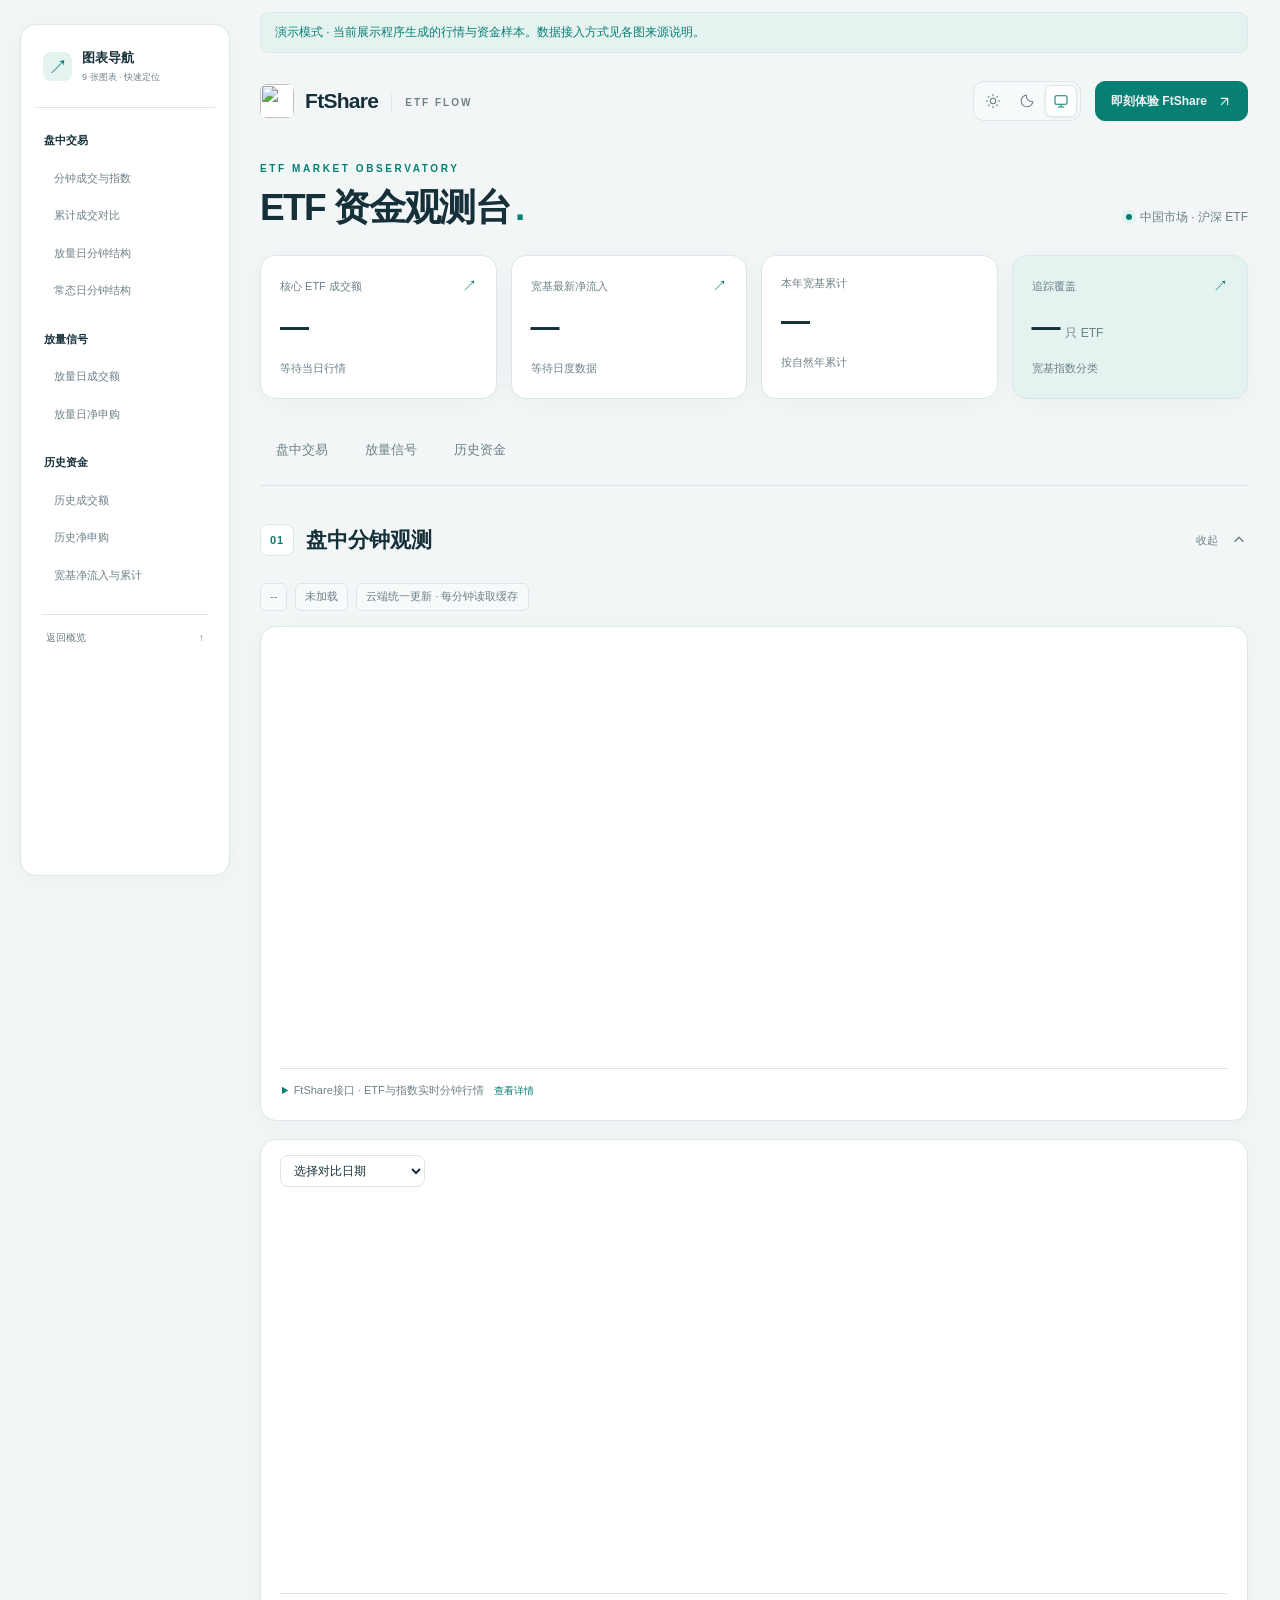
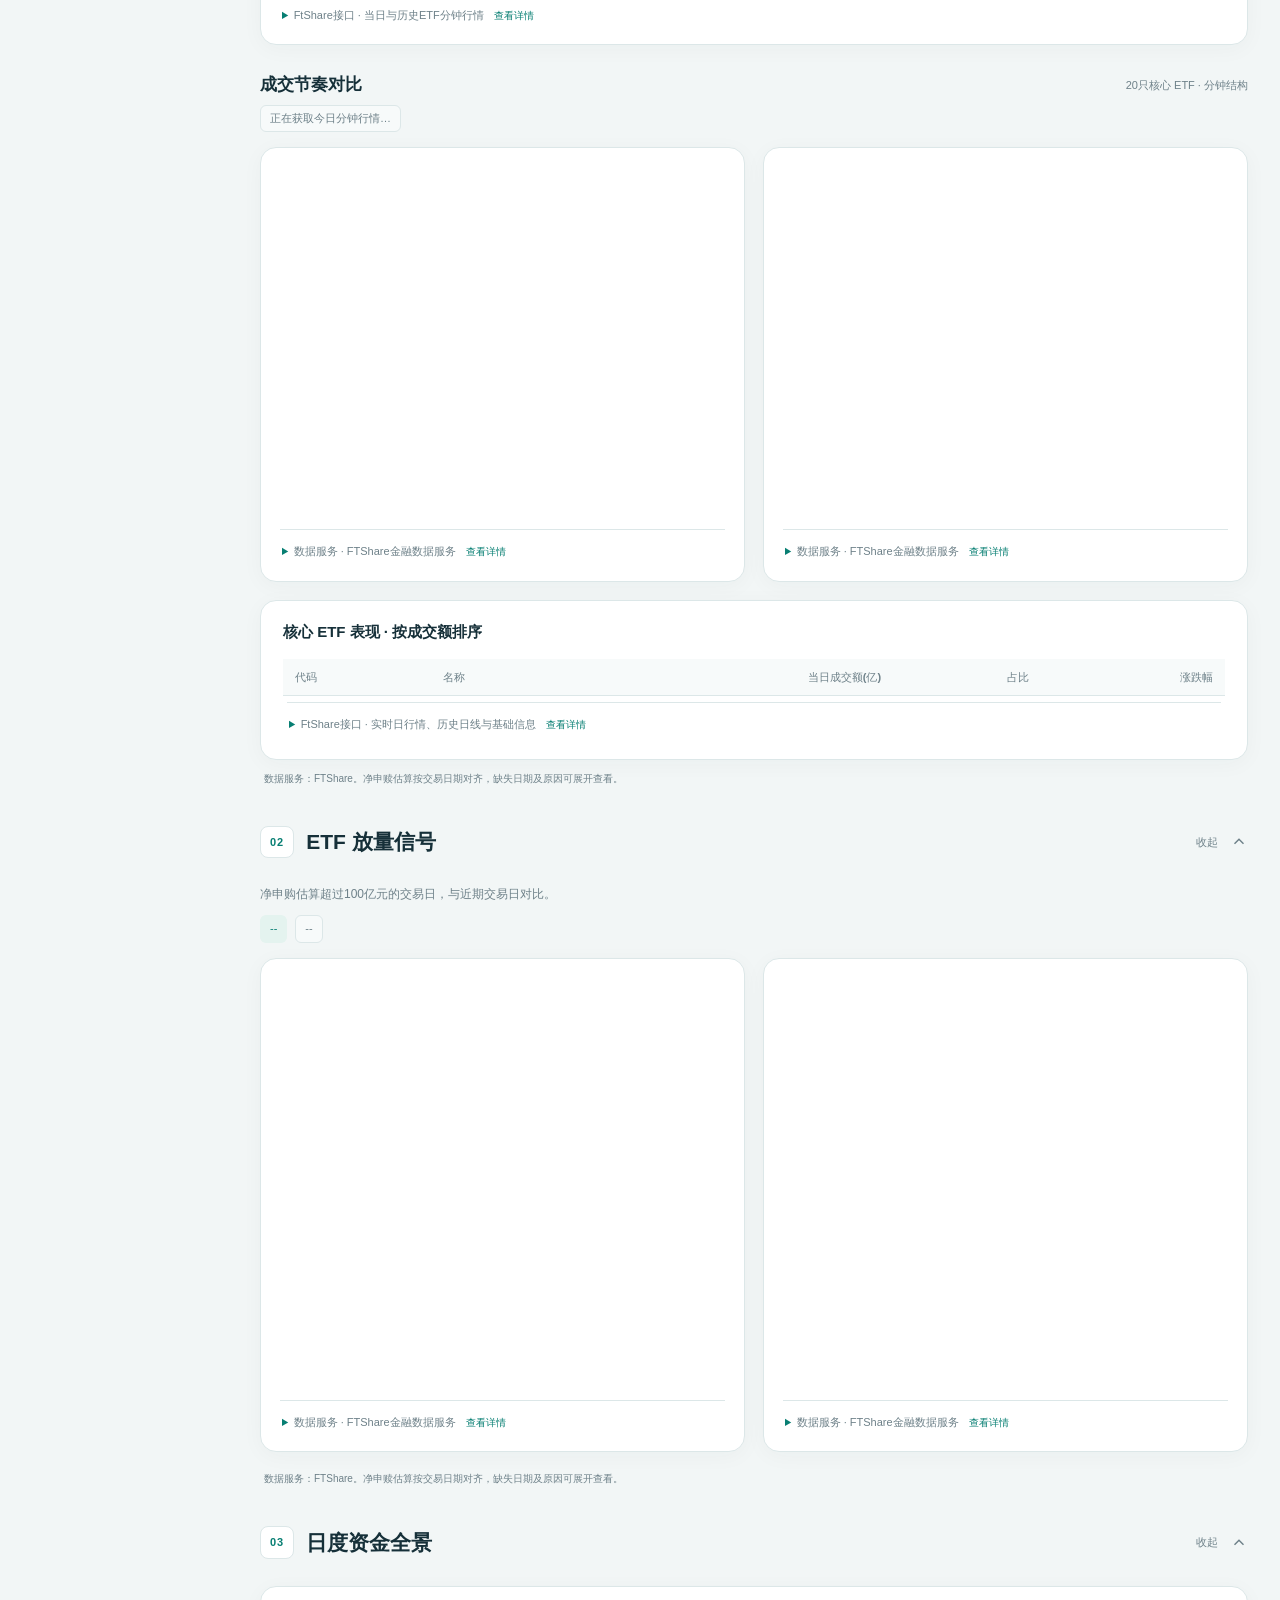
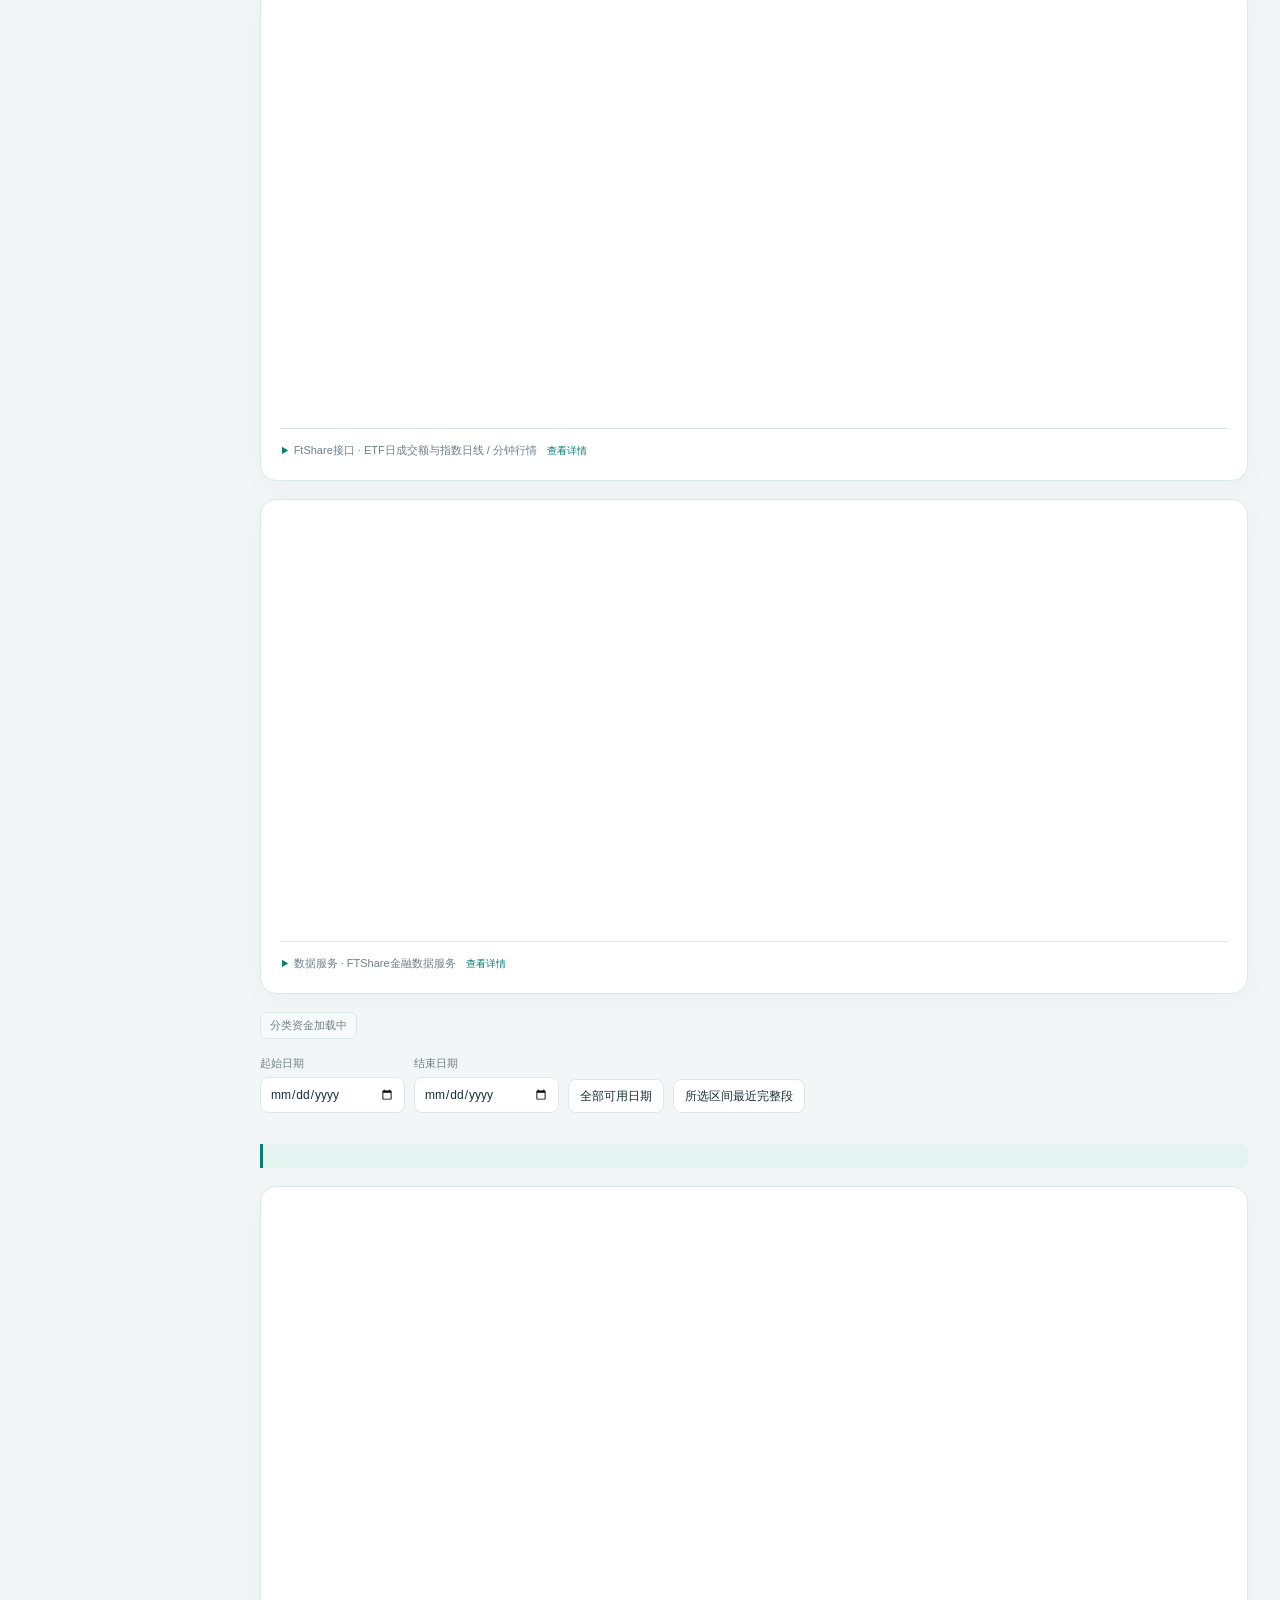
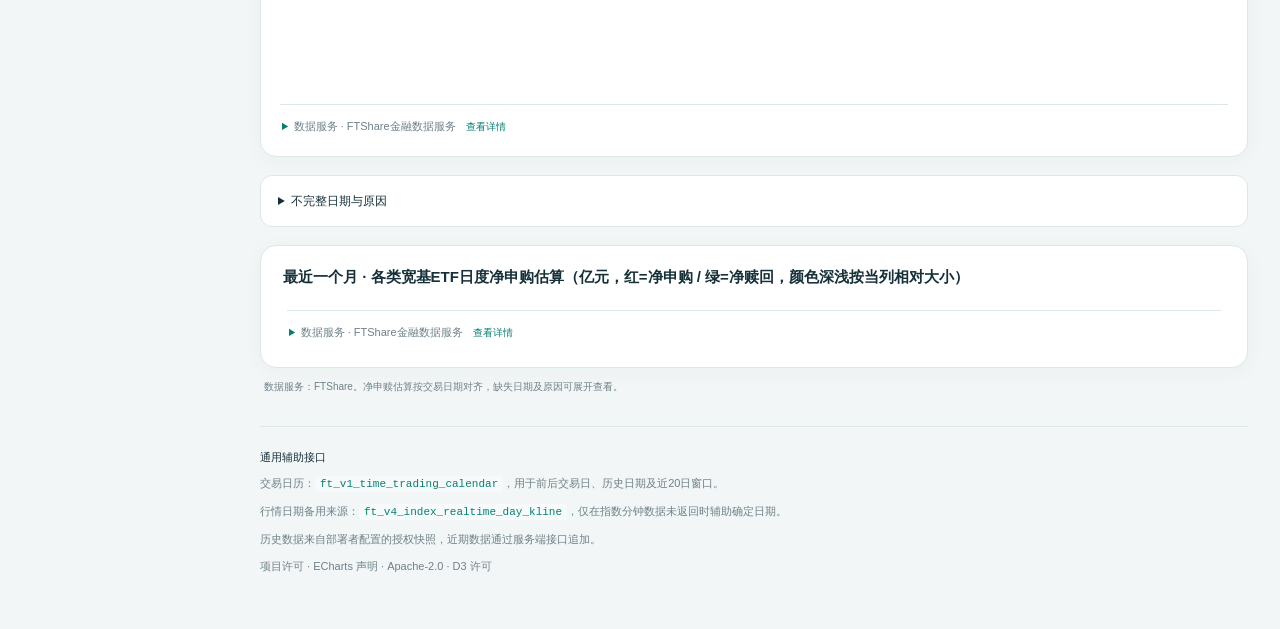
==== src/index.html @ 3e5fc422 "Release v0.1.0: FTShare ETF market observatory" ====
<!DOCTYPE html>
<html lang="zh-CN" data-data-mode="demo" data-radar="off">
<head>
<meta charset="UTF-8">
<meta name="viewport" content="width=device-width, initial-scale=1">
<title>FtShare · ETF资金观测台</title>

<meta name="theme-color" content="#f2f6f6">
<script>try{var m=localStorage.getItem('ftshare-theme')||'system';document.documentElement.dataset.themeMode=m;document.documentElement.dataset.theme=m==='dark'||m==='system'&&matchMedia('(prefers-color-scheme: dark)').matches?'dark':'light';}catch(e){document.documentElement.dataset.theme='light';}</script>
<link rel="stylesheet" href="style.css">
<script src="/echarts.min.js" defer></script>
<script src="/assets/presentation.js" type="module"></script>
<script src="/assets/dashboard.js" type="module"></script>
</head>
<body>
<div class="demo-notice" role="status">演示模式 · 当前展示程序生成的行情与资金样本。数据接入方式见各图来源说明。</div>
<button class="nav-backdrop" id="navBackdrop" aria-label="关闭图表导航" hidden></button>
<aside class="chart-sidebar" id="chartNavigation" aria-label="图表导航">
  <div class="sidebar-heading"><span class="sidebar-mark" aria-hidden="true">↗</span><div><strong>图表导航</strong><span>9 张图表 · 快速定位</span></div><button id="chartNavClose" class="sidebar-close" type="button" aria-label="关闭图表导航">×</button></div>
  <nav class="chart-directory" aria-label="图表目录">
    <div class="directory-group" data-radar-link hidden><a class="radar-directory" href="#radar">ETF异动雷达</a></div>
    <div class="directory-group"><a class="directory-section" href="#part1">盘中交易</a><a href="#chart">分钟成交与指数</a><a href="#chartCum">累计成交对比</a><a href="#chartTypCase">放量日分钟结构</a><a href="#chartTypNorm">常态日分钟结构</a></div>
    <div class="directory-group"><a class="directory-section" href="#part2">放量信号</a><a href="#chartAmt">放量日成交额</a><a href="#chartNf">放量日净申购</a></div>
    <div class="directory-group"><a class="directory-section" href="#part3">历史资金</a><a href="#chartDAmt">历史成交额</a><a href="#chartDNf">历史净申购</a><a href="#chartBroad">宽基净流入与累计</a></div>
  </nav>
  <a class="sidebar-top" href="#top">返回概览 <span>↑</span></a>
</aside>
<div class="wrap">
  <header class="top" id="top">
    <div class="top-line">
      <a class="brand" href="#top" aria-label="FtShare ETF资金观测台首页"><img class="brand-icon" src="/assets/ftai-mark.svg" alt="" aria-hidden="true" width="34" height="34"><span>FtShare<span class="brand-product">ETF FLOW</span></span></a>
      <div class="header-actions">
        <div class="theme-switch" role="group" aria-label="切换主题">
          <button type="button" data-theme-choice="light" aria-label="浅色主题" aria-pressed="false" title="浅色主题"><svg viewBox="0 0 24 24" fill="none" stroke="currentColor" stroke-width="1.6" stroke-linecap="round" aria-hidden="true"><circle cx="12" cy="12" r="4"/><path d="M12 2v2m0 16v2M2 12h2m16 0h2M4.9 4.9l1.4 1.4m11.4 11.4 1.4 1.4M4.9 19.1l1.4-1.4M17.7 6.3l1.4-1.4"/></svg></button>
          <button type="button" data-theme-choice="dark" aria-label="深色主题" aria-pressed="false" title="深色主题"><svg viewBox="0 0 24 24" fill="none" stroke="currentColor" stroke-width="1.6" stroke-linecap="round" stroke-linejoin="round" aria-hidden="true"><path d="M20.8 13A8.8 8.8 0 0 1 11 3.2 8.8 8.8 0 1 0 20.8 13Z"/></svg></button>
          <button type="button" data-theme-choice="system" aria-label="跟随系统主题" aria-pressed="true" title="跟随系统主题"><svg viewBox="0 0 24 24" fill="none" stroke="currentColor" stroke-width="1.6" stroke-linecap="round" stroke-linejoin="round" aria-hidden="true"><rect x="3" y="4" width="18" height="13" rx="2"/><path d="M8 21h8m-4-4v4"/></svg></button>
        </div>
        <a class="official-link" href="https://ftai.chat/ftshare" target="_blank" rel="noopener noreferrer">即刻体验 FtShare <svg viewBox="0 0 24 24" fill="none" stroke="currentColor" stroke-width="1.8" stroke-linecap="round" stroke-linejoin="round" aria-hidden="true"><path d="M7 17 17 7M7 7h10v10"/></svg></a>
      </div>
    </div>
    <div class="hero-heading"><div><p class="eyebrow">ETF MARKET OBSERVATORY</p><h1>ETF 资金观测台<span class="title-dot">.</span></h1></div><span class="market-label"><i></i>中国市场 · 沪深 ETF</span></div>
    <div class="overview" aria-label="市场概览">
      <a class="metric-card" href="#chart"><span class="metric-label">核心 ETF 成交额 <span>↗</span></span><strong id="overviewAmount">—</strong><span class="metric-foot" id="overviewAmountDate">等待当日行情</span></a>
      <a class="metric-card" href="#chartBroad"><span class="metric-label">宽基最新净流入 <span>↗</span></span><strong id="overviewFlow">—</strong><span class="metric-foot" id="overviewFlowDate">等待日度数据</span></a>
      <a class="metric-card" href="#chartBroad"><span class="metric-label" id="overviewYearLabel">本年宽基累计</span><strong id="overviewYear">—</strong><span class="metric-foot" id="overviewYearDate">按自然年累计</span></a>
      <a class="metric-card metric-coverage" href="#chartBroad"><span class="metric-label">追踪覆盖 <span>↗</span></span><strong><span id="overviewCoverage">—</span><small>只 ETF</small></strong><span class="metric-foot" id="overviewCoverageNote">宽基指数分类</span></a>
    </div>
    <p class="data-note" id="cloudUpdateStatus" hidden></p>
  </header>
  <nav class="section-nav" aria-label="看板导航">
    <div class="nav-sections"><a href="#radar" data-radar-link hidden>ETF异动雷达</a><a href="#part1">盘中交易</a><a href="#part2">放量信号</a><a href="#part3">历史资金</a></div>
    <button class="chart-nav-toggle" id="chartNavToggle" type="button" aria-controls="chartNavigation" aria-expanded="false"><svg viewBox="0 0 20 20" fill="none" stroke="currentColor" stroke-width="1.5" aria-hidden="true"><path d="M4 5h12M4 10h12M4 15h12"/></svg>图表导航</button>
  </nav>

  <section class="signal-section" id="radar" aria-label="ETF 异动雷达" hidden></section>
  <section class="part" id="part1">
    <h2 class="pt"><button class="section-toggle" type="button" aria-expanded="true" aria-controls="part1Content"><span class="section-number">01</span><span>盘中分钟观测</span><span class="collapse-label">收起</span><svg viewBox="0 0 20 20" fill="none" stroke="currentColor" stroke-width="1.6" aria-hidden="true"><path d="m5 12 5-5 5 5"/></svg></button></h2>
    <div class="section-content" id="part1Content">
    <div class="status">
      <span class="tag" id="tagDate">--</span>
      <span class="tag" id="tagUpdate">未加载</span>
      <span class="tag" id="tagCountdown" style="display:none"></span>
      <span class="tag">云端统一更新 · 每分钟读取缓存</span>
    </div>
    <section class="chart-wrap"><div id="chart"></div>
      <details class="chart-source" data-source-for="chart">
        <summary><span class="source-label">FtShare接口</span> · ETF与指数实时分钟行情<span class="source-action">查看详情</span></summary>
        <div class="source-content">
          <dl>
            <div class="source-item"><dt>柱状图：20只ETF每分钟成交额</dt><dd><code>ft_v4_stock_realtime_minute_kline</code> / <code>ft_v4_etf_realtime_minute_kline</code><span>ETF实时分钟行情 · turnover、ts_millis、symbol</span></dd></div>
            <div class="source-item"><dt>折线：上证综指分钟点位</dt><dd><code>ft_v4_index_realtime_minute_kline</code><span>上证综指实时分钟行情 · close、ts_millis；symbol=000001.SH</span></dd></div>
            <div class="source-item"><dt>虚线：上证综指上一交易日收盘点位</dt><dd><code>ft_v1_index_candlesticks</code><span>上证综指历史日线 · close；symbol=000001.SH；interval_unit=Day</span></dd></div>
          </dl>
          <p>ETF分钟成交额合计后由元换算为亿元。</p>
        </div>
      </details>
</section>
    <section class="chart-wrap">
      <div class="cum-pick"><select id="cumDate"><option value="">选择对比日期</option></select></div>
      <div class="chart" id="chartCum"></div>
      <details class="chart-source" data-source-for="chartCum">
        <summary><span class="source-label">FtShare接口</span> · 当日与历史ETF分钟行情<span class="source-action">查看详情</span></summary>
        <div class="source-content">
          <dl>
            <div class="source-item"><dt>当日累计曲线</dt><dd><code>ft_v4_stock_realtime_minute_kline</code> / <code>ft_v4_etf_realtime_minute_kline</code><span>ETF实时分钟行情 · turnover、ts_millis、symbol</span></dd></div>
            <div class="source-item"><dt>所选历史日及近20个完整交易日的累计曲线</dt><dd><code>ft_v2_etf_minutes_batch</code><span>ETF历史分钟行情 · turnover、ts_millis；interval_value=1</span></dd></div>
          </dl>
          <p>分钟成交额按时间累加；历史均值使用最近20个交易日中数据完整的日期。</p>
        </div>
      </details>

    </section>
<div class="subsection-heading"><h3>成交节奏对比</h3><span>20只核心 ETF · 分钟结构</span></div>
    <div class="status"><span class="tag" id="tagCaseLive">正在获取今日分钟行情…</span></div>
    <div class="comparison-grid">
    <section class="chart-wrap"><div class="chart" id="chartTypCase"></div>
      <details class="chart-source" data-source-for="chartTypCase">
        <summary><span class="source-label">数据服务</span> · FTShare金融数据服务<span class="source-action">查看详情</span></summary>
        <div class="source-content"><dl>
          <div class="source-item"><dt>紫线：今日20只ETF每分钟成交额合计</dt><dd><code>ft_v4_stock_realtime_minute_kline</code> / <code>ft_v4_etf_realtime_minute_kline</code><span>ETF实时分钟行情 · turnover、ts_millis、symbol；与顶部分钟行情共用请求</span></dd></div>
          <div class="source-item"><dt>放量日与常态日的分钟成交额样本</dt><dd><code>ft_v2_etf_minutes_batch</code><span>ETF历史分钟行情 · turnover、ts_millis；interval_value=1</span></dd></div>
          <div class="source-item"><dt>确定每日净申购估算所需份额</dt><dd><code>ft_v2_etf_share</code><span>ETF每日份额 · fund_share、trade_date；stati_perd=日</span></dd></div>
          <div class="source-item"><dt>确定每日净申购估算所需净值</dt><dd><code>ft_v2_etf_net_value</code><span>ETF原始单位净值 · unit_nav、nav_date</span></dd></div>

        </dl><p>红色柱形为历史放量日分钟成交额均值；紫线为今日20只ETF分钟成交额，使用左轴亿元/分钟，随盘中行情每60秒刷新。橙线为放量日与常态日均值之差逐分钟累计，单位亿元，对应右轴。历史均值仅使用今日之前的完整分钟与资金样本；放量日按净申购估算超过100亿元筛选，沿用案例日期排除规则。 份额与净值按交易日期对齐，净申赎金额按统一口径估算。</p></div>
      </details>
</section>
    <section class="chart-wrap"><div class="chart" id="chartTypNorm"></div>
      <details class="chart-source" data-source-for="chartTypNorm">
        <summary><span class="source-label">数据服务</span> · FTShare金融数据服务<span class="source-action">查看详情</span></summary>
        <div class="source-content"><dl>
          <div class="source-item"><dt>紫线：今日20只ETF每分钟成交额合计</dt><dd><code>ft_v4_stock_realtime_minute_kline</code> / <code>ft_v4_etf_realtime_minute_kline</code><span>ETF实时分钟行情 · turnover、ts_millis、symbol；与顶部分钟行情共用请求</span></dd></div>
          <div class="source-item"><dt>常态日与放量日的分钟成交额样本</dt><dd><code>ft_v2_etf_minutes_batch</code><span>ETF历史分钟行情 · turnover、ts_millis；interval_value=1</span></dd></div>
          <div class="source-item"><dt>确定每日净申购估算所需份额</dt><dd><code>ft_v2_etf_share</code><span>ETF每日份额 · fund_share、trade_date；stati_perd=日</span></dd></div>
          <div class="source-item"><dt>确定每日净申购估算所需净值</dt><dd><code>ft_v2_etf_net_value</code><span>ETF原始单位净值 · unit_nav、nav_date</span></dd></div>

        </dl><p>蓝色柱形为历史常态日分钟成交额均值；紫线为今日20只ETF分钟成交额，两者均使用左轴亿元/分钟。常态日使用今日之前净申购估算不超过100亿元的完整样本；今日未发生或数据不完整的分钟留空，跨日未取得当日行情时不把旧数据标作今日。 份额与净值按交易日期对齐，净申赎金额按统一口径估算。</p></div>
      </details>
</section>
    </div>
    <div class="sub data-note" id="caseRange"></div>
    <section class="table-wrap">
      <h2>核心 ETF 表现 · 按成交额排序</h2>
      <div class="tscroll">
        <table>
          <thead><tr>
            <th>代码</th><th>名称</th><th class="num">当日成交额(亿)</th><th class="num">占比</th><th class="num">涨跌幅</th>
          </tr></thead>
          <tbody id="etfTable"></tbody>
        </table>
      </div>
      <details class="chart-source" data-source-for="etfTable">
        <summary><span class="source-label">FtShare接口</span> · 实时日行情、历史日线与基础信息<span class="source-action">查看详情</span></summary>
        <div class="source-content">
          <dl>
            <div class="source-item"><dt>当日成交额与最新价格</dt><dd><code>ft_v4_stock_realtime_day_kline</code> / <code>ft_v4_etf_realtime_day_kline</code><span>ETF当日行情 · close、turnover、symbol</span></dd></div>
            <div class="source-item"><dt>上一交易日收盘价，用于计算涨跌幅</dt><dd><code>ft_v2_etf_candlesticks_batch</code><span>ETF历史日成交额 / 前收盘 · turnover、close；interval_unit=Day</span></dd></div>
            <div class="source-item"><dt>基金代码与名称</dt><dd><code>ft_v2_etf_description_all</code><span>ETF名称与跟踪指数 · symbol、name、tracking_index_id、tracking_index_symbol、inception_date；分类名单使用已采集的版本快照</span></dd></div>
          </dl>
          <p>成交额占比由各基金成交额占篮子总额计算。</p>
        </div>
      </details>

    </section>
    <footer>
      数据服务：FTShare。净申赎估算按交易日期对齐，缺失日期及原因可展开查看。
    </footer>
    </div>
  </section>

  <section class="part" id="part2">
    <h2 class="pt"><button class="section-toggle" type="button" aria-expanded="true" aria-controls="part2Content"><span class="section-number">02</span><span>ETF 放量信号</span><span class="collapse-label">收起</span><svg viewBox="0 0 20 20" fill="none" stroke="currentColor" stroke-width="1.6" aria-hidden="true"><path d="m5 12 5-5 5 5"/></svg></button></h2>
    <div class="section-content" id="part2Content">
    <div class="sub">净申购估算超过100亿元的交易日，与近期交易日对比。</div>
    <div class="status">
      <span class="tag live" id="tagAmt">--</span>
      <span class="tag" id="tagNf">--</span>
    </div>
    <div class="comparison-grid">
    <section class="chart-wrap"><div class="chart" id="chartAmt"></div>
      <details class="chart-source" data-source-for="chartAmt">
        <summary><span class="source-label">数据服务</span> · FTShare金融数据服务<span class="source-action">查看详情</span></summary>
        <div class="source-content"><dl>
          <div class="source-item"><dt>历史交易日的ETF成交额</dt><dd><code>ft_v2_etf_candlesticks_batch</code><span>ETF历史日成交额 / 前收盘 · turnover、close；interval_unit=Day</span></dd></div>
          <div class="source-item"><dt>当日ETF成交额</dt><dd><code>ft_v4_stock_realtime_day_kline</code> / <code>ft_v4_etf_realtime_day_kline</code><span>ETF当日行情 · close、turnover、symbol</span></dd></div>
          <div class="source-item"><dt>筛选净申购估算超过100亿元的日期</dt><dd><code>ft_v2_etf_share</code><span>ETF每日份额 · fund_share、trade_date；stati_perd=日</span></dd></div>
          <div class="source-item"><dt>与份额共同确定日期筛选依据</dt><dd><code>ft_v2_etf_net_value</code><span>ETF原始单位净值 · unit_nav、nav_date</span></dd></div>

        </dl><p>柱高为成交额；份额和净值只用于筛选放量日期，沿用本看板的案例日期排除规则。 份额与净值按交易日期对齐，净申赎金额按统一口径估算。</p></div>
      </details>
</section>
    <section class="chart-wrap"><div class="chart" id="chartNf"></div>
      <details class="chart-source" data-source-for="chartNf">
        <summary><span class="source-label">数据服务</span> · FTShare金融数据服务<span class="source-action">查看详情</span></summary>
        <div class="source-content"><dl>
          <div class="source-item"><dt>每日份额变化</dt><dd><code>ft_v2_etf_share</code><span>ETF每日份额 · fund_share、trade_date；stati_perd=日</span></dd></div>
          <div class="source-item"><dt>资金归属日单位净值</dt><dd><code>ft_v2_etf_net_value</code><span>ETF原始单位净值 · unit_nav、nav_date</span></dd></div>

        </dl><p>净申购金额按对齐交易日期后的份额变化与原始单位净值估算。历史份额补充保留原始统计日期，并与FtShare记录日期对齐。</p></div>
      </details>
</section>
    </div>
    <footer>
      数据服务：FTShare。净申赎估算按交易日期对齐，缺失日期及原因可展开查看。
    </footer>
    </div>
  </section>

  <section class="part" id="part3">
    <h2 class="pt"><button class="section-toggle" type="button" aria-expanded="true" aria-controls="part3Content"><span class="section-number">03</span><span>日度资金全景</span><span class="collapse-label">收起</span><svg viewBox="0 0 20 20" fill="none" stroke="currentColor" stroke-width="1.6" aria-hidden="true"><path d="m5 12 5-5 5 5"/></svg></button></h2>
    <div class="section-content" id="part3Content">
    <div class="sub data-note" id="dailyRange"></div>
    <section class="chart-wrap"><div class="chart" id="chartDAmt"></div>
      <details class="chart-source" data-source-for="chartDAmt">
        <summary><span class="source-label">FtShare接口</span> · ETF日成交额与指数日线 / 分钟行情<span class="source-action">查看详情</span></summary>
        <div class="source-content">
          <dl>
            <div class="source-item"><dt>历史ETF日成交额</dt><dd><code>ft_v2_etf_candlesticks_batch</code><span>ETF历史日成交额 / 前收盘 · turnover、close；interval_unit=Day</span></dd></div>
            <div class="source-item"><dt>当日ETF成交额</dt><dd><code>ft_v4_stock_realtime_day_kline</code> / <code>ft_v4_etf_realtime_day_kline</code><span>ETF当日行情 · close、turnover、symbol</span></dd></div>
            <div class="source-item"><dt>历史上证综指收盘点位</dt><dd><code>ft_v1_index_candlesticks</code><span>上证综指历史日线 · close；symbol=000001.SH；interval_unit=Day</span></dd></div>
            <div class="source-item"><dt>当日上证综指最新点位</dt><dd><code>ft_v4_index_realtime_minute_kline</code><span>上证综指实时分钟行情 · close、ts_millis；symbol=000001.SH</span></dd></div>
          </dl>
          <p>ETF成交额按20只篮子求和并换算为亿元，当日值由实时接口追加。</p>
        </div>
      </details>
</section>
    <section class="chart-wrap"><div class="chart" id="chartDNf"></div>
      <details class="chart-source" data-source-for="chartDNf">
        <summary><span class="source-label">数据服务</span> · FTShare金融数据服务<span class="source-action">查看详情</span></summary>
        <div class="source-content"><dl>
          <div class="source-item"><dt>20只ETF的每日份额</dt><dd><code>ft_v2_etf_share</code><span>ETF每日份额 · fund_share、trade_date；stati_perd=日</span></dd></div>
          <div class="source-item"><dt>20只ETF的原始单位净值</dt><dd><code>ft_v2_etf_net_value</code><span>ETF原始单位净值 · unit_nav、nav_date</span></dd></div>
          <div class="source-item"><dt>对应资金日期的上证综指收盘点位</dt><dd><code>ft_v1_index_candlesticks</code><span>上证综指历史日线 · close；symbol=000001.SH；interval_unit=Day</span></dd></div>

        </dl><p>按沪深分别对齐的份额变化乘资金归属日净值，汇总为篮子净申购估算。 份额与净值按交易日期对齐，净申赎金额按统一口径估算。</p></div>
      </details>
</section>
    <div class="sub data-note" id="universeText"></div>
    <div class="status"><span class="tag" id="tagBroad">分类资金加载中</span></div>
    <div class="broad-controls" aria-label="宽基资金统计区间">
      <label>起始日期 <input id="broadStart" type="date"></label>
      <label>结束日期 <input id="broadEnd" type="date"></label>
      <span id="broadYears" class="broad-years" aria-label="按年度选择"></span>
      <button id="broadAll" type="button">全部可用日期</button>
      <button id="broadRecent" type="button">所选区间最近完整段</button>
    </div>
    <div class="coverage-grid" id="broadCoverage" aria-live="polite"></div>
    <p class="coverage-note" id="broadCumulativeNote" aria-live="polite"></p>
    <section class="chart-wrap"><div class="chart" id="chartBroad"></div>
      <p class="data-note" id="broadIndexNote"></p>
      <details class="chart-source" data-source-for="chartBroad">
        <summary><span class="source-label">数据服务</span> · FTShare金融数据服务<span class="source-action">查看详情</span></summary>
        <div class="source-content"><dl>
          <div class="source-item"><dt>折线：上证指数日收盘点位（独立右轴，点）</dt><dd><code>ft_v1_index_candlesticks</code><span>symbol=000001.SH；interval_unit=Day；close、ts_millis；按交易日期对齐</span></dd></div>
          <div class="source-item"><dt>宽基成员的每日份额</dt><dd><code>ft_v2_etf_share</code><span>ETF每日份额 · fund_share、trade_date；stati_perd=日</span></dd></div>
          <div class="source-item"><dt>宽基成员的原始单位净值</dt><dd><code>ft_v2_etf_net_value</code><span>ETF原始单位净值 · unit_nav、nav_date、adjustment_factor</span></dd></div>
          <div class="source-item"><dt>按当前版本跟踪指数名单划分12类</dt><dd><code>ft_v2_etf_description_all</code><span>ETF名称与跟踪指数 · symbol、name、tracking_index_id、tracking_index_symbol、inception_date；分类名单使用已采集的版本快照</span></dd></div>
          <div class="source-item"><dt>确定成员从哪一天纳入统计</dt><dd><code>ft_v1_fund_fund_list</code><span>基金上市日期 · listed_date；按基金代码查询，随成员版本保存</span></dd></div>
          <div class="source-item"><dt>11只上市首日的上市前份额基准</dt><dd><code>ft_v1_fund_fund_share</code><span>基金全部周期份额 · fund_share、statistics_period=截止时点、trade_date；不将快照当成日度序列</span></dd></div>
          <div class="source-item"><dt>确认申购、赎回业务起始日</dt><dd><code>ft_v2_announcements_etf_announcements</code><span>ETF历史公告 · 上市前募集份额仅在公告确认上市前未开放日常申赎时作首日基准</span></dd></div>
          <div class="source-item"><dt>核对申赎开放日公告正文</dt><dd><code>ft_v2_announcements_etf_announcement_download</code><span>ETF公告原文下载 · 11份公告原文，验证结果随数据版本保存</span></dd></div>
          <div class="source-item"><dt>交叉核实4个份额折算事件</dt><dd><code>ft_v1_etf_adjust_factor</code><span>ETF复权因子 · adj_factor、ex_adj_factor；计算采用归属日NAV的adjustment_factor，分红不按折算处理</span></dd></div>
          <div class="source-item"><dt>补159821、515190的2026-10-29单位净值</dt><dd><code>ft_v2_etf_pre_single</code><span>ETF盘前数据 · 次一交易日2026-10-30的nav；经PCF PreTradingDay核实归属日期</span></dd></div>
          <div class="source-item"><dt>查找次一交易日的原始PCF文件</dt><dd><code>ft_v2_etf_pcf_etf_pcfs</code><span>ETF申赎清单文件列表 · date=20261030</span></dd></div>
          <div class="source-item"><dt>交叉核实补充净值与归属日期</dt><dd><code>ft_v1_etf_pcf_etf_pcf_download</code><span>ETF原始PCF下载 · PreTradingDay=20261029；NAV=0.9516 / 1.3627</span></dd></div>

          <div class="source-item"><dt>20个历史份额合并、折算及拆分事件</dt><dd><code>ft_v1_etf_adjust_factor</code><span>按公告精确比例校正份额，使用FtShare净值因子交叉核对；不把分红计入份额折算</span></dd></div>
          <div class="source-item"><dt>补159571的2025-09-11单位净值</dt><dd><code>ft_v2_etf_pre_single</code> / <code>ft_v1_etf_pcf_etf_pcf_download</code><span>次日2025-09-12申赎清单：PreTradingDay=20250911、NAV=1.4599</span></dd></div>
        </dl><p>日度净流入由每日份额变化与原始净值计算，累计自所选区间首个交易日起计算。数据服务：FTShare。当前成员按配置分类回溯，上市基准与份额折算按核实记录校正。</p></div>
      </details>
</section>
    <details class="gap-report" id="broadGapReport">
      <summary id="broadGapSummary">不完整日期与原因</summary>
      <p>上市前不纳入；上市首日基准不足、异常变动及净值缺失分别列出。</p>
      <div class="tscroll"><table id="broadGapTable"></table></div>
    </details>
    <section class="table-wrap">
      <h2 id="broadTableTitle">最近一个月 · 各类宽基ETF日度净申购估算（亿元，红=净申购 / 绿=净赎回，颜色深浅按当列相对大小）</h2>
      <div class="tscroll"><table id="broadTable"></table></div>
      <details class="chart-source" data-source-for="broadTable">
        <summary><span class="source-label">数据服务</span> · FTShare金融数据服务<span class="source-action">查看详情</span></summary>
        <div class="source-content"><dl>
          <div class="source-item"><dt>宽基成员的每日份额</dt><dd><code>ft_v2_etf_share</code><span>ETF每日份额 · fund_share、trade_date；stati_perd=日</span></dd></div>
          <div class="source-item"><dt>宽基成员的原始单位净值</dt><dd><code>ft_v2_etf_net_value</code><span>ETF原始单位净值 · unit_nav、nav_date、adjustment_factor</span></dd></div>
          <div class="source-item"><dt>与宽基分类图使用同一版本成员名单</dt><dd><code>ft_v2_etf_description_all</code><span>ETF名称与跟踪指数 · symbol、name、tracking_index_id、tracking_index_symbol、inception_date；分类名单使用已采集的版本快照</span></dd></div>
          <div class="source-item"><dt>确定成员从哪一天纳入统计</dt><dd><code>ft_v1_fund_fund_list</code><span>基金上市日期 · listed_date；按基金代码查询，随成员版本保存</span></dd></div>
          <div class="source-item"><dt>11只上市首日的上市前份额基准</dt><dd><code>ft_v1_fund_fund_share</code><span>基金全部周期份额 · fund_share、statistics_period=截止时点、trade_date；不将快照当成日度序列</span></dd></div>
          <div class="source-item"><dt>确认申购、赎回业务起始日</dt><dd><code>ft_v2_announcements_etf_announcements</code><span>ETF历史公告 · 上市前募集份额仅在公告确认上市前未开放日常申赎时作首日基准</span></dd></div>
          <div class="source-item"><dt>核对申赎开放日公告正文</dt><dd><code>ft_v2_announcements_etf_announcement_download</code><span>ETF公告原文下载 · 11份公告原文，验证结果随数据版本保存</span></dd></div>
          <div class="source-item"><dt>交叉核实4个份额折算事件</dt><dd><code>ft_v1_etf_adjust_factor</code><span>ETF复权因子 · adj_factor、ex_adj_factor；计算采用归属日NAV的adjustment_factor，分红不按折算处理</span></dd></div>
          <div class="source-item"><dt>补159821、515190的2026-10-29单位净值</dt><dd><code>ft_v2_etf_pre_single</code><span>ETF盘前数据 · 次一交易日2026-10-30的nav；经PCF PreTradingDay核实归属日期</span></dd></div>
          <div class="source-item"><dt>查找次一交易日的原始PCF文件</dt><dd><code>ft_v2_etf_pcf_etf_pcfs</code><span>ETF申赎清单文件列表 · date=20261030</span></dd></div>
          <div class="source-item"><dt>交叉核实补充净值与归属日期</dt><dd><code>ft_v1_etf_pcf_etf_pcf_download</code><span>ETF原始PCF下载 · PreTradingDay=20261029；NAV=0.9516 / 1.3627</span></dd></div>

        </dl><p>分类表与宽基图使用相同的份额、折算和净值补充规则；展示所选区间最近22个交易日。 份额与净值按交易日期对齐，净申赎金额按统一口径估算。</p></div>
      </details>

    </section>
    <footer>
      数据服务：FTShare。净申赎估算按交易日期对齐，缺失日期及原因可展开查看。
    </footer>
    </div>
  </section>
  <aside class="source-support">
    <strong>通用辅助接口</strong>
    <p>交易日历：<code>ft_v1_time_trading_calendar</code>，用于前后交易日、历史日期及近20日窗口。</p>
    <p>行情日期备用来源：<code>ft_v4_index_realtime_day_kline</code>，仅在指数分钟数据未返回时辅助确定日期。</p>
    <p id="sourcePolicy">历史数据来自部署者配置的授权快照，近期数据通过服务端接口追加。</p>
    <p><a href="/licenses/MIT.txt">项目许可</a> · <a href="/licenses/echarts-NOTICE.txt">ECharts 声明</a> · <a href="/licenses/echarts-LICENSE.txt">Apache-2.0</a> · <a href="/licenses/d3-LICENSE.txt">D3 许可</a></p>
  </aside>
</div>
</body>
</html>
---- src/style.css ----
:root{color-scheme:light;--bg:#f2f6f6;--surface:#fff;--surface-2:#f7fafa;--text:#163039;--muted:#6e8189;--line:#dce7e8;--accent:#087f73;--accent-soft:#e4f3ef;--positive:#ce4657;--negative:#138b70;--shadow:0 4px 22px rgba(25,59,65,.035);--nav:rgba(242,246,246,.94)}
:root[data-theme=dark]{color-scheme:dark;--bg:#09171f;--surface:#10242e;--surface-2:#142c36;--text:#dfedf0;--muted:#91a8b2;--line:#28414b;--accent:#59d8bd;--accent-soft:#173e3c;--positive:#ff8a97;--negative:#4ad6b0;--shadow:0 4px 24px rgba(0,0,0,.12);--nav:rgba(9,23,31,.94)}
*{box-sizing:border-box;margin:0;padding:0}html{scroll-behavior:smooth;scroll-padding-top:100px}body{font-family:Inter,-apple-system,BlinkMacSystemFont,"PingFang SC","Microsoft YaHei","Segoe UI",sans-serif;background:var(--bg);color:var(--text);padding:0 clamp(16px,3.5vw,56px) 40px;line-height:1.5;-webkit-font-smoothing:antialiased}button,input,select{font:inherit}button,a,input,select,summary{-webkit-tap-highlight-color:transparent}a{color:inherit;text-decoration:none}button,select,summary{cursor:pointer}:focus-visible{outline:2px solid var(--accent);outline-offset:4px}button,input,select{color:var(--text)}[hidden]{display:none!important}.wrap{max-width:1440px;margin:auto}.top{padding:28px 0 0}.top-line{display:flex;align-items:center;justify-content:space-between;gap:20px}.brand{display:flex;align-items:center;gap:11px;font-size:21px;font-weight:760;letter-spacing:-.7px}.brand-product{display:inline-block;margin-left:13px;padding-left:13px;border-left:1px solid var(--line);font-size:10px;line-height:18px;letter-spacing:2px;font-weight:600;color:var(--muted);vertical-align:middle}.brand-icon{display:block;width:34px;height:34px;flex-shrink:0;border-radius:7px;background:#fff;object-fit:contain}.hero-heading{display:flex;align-items:end;justify-content:space-between;gap:24px;margin:40px 0 24px}.eyebrow{font-size:10px;letter-spacing:2.6px;font-weight:650;color:var(--accent);margin-bottom:10px}.hero-heading h1{font-size:clamp(28px,3.6vw,44px);font-weight:650;line-height:1.2;letter-spacing:-1.7px}.title-dot{color:var(--accent);margin-left:5px}.market-label{display:flex;align-items:center;gap:8px;color:var(--muted);font-size:12px;padding-bottom:5px;white-space:nowrap}.market-label i{width:6px;height:6px;background:var(--accent);border-radius:50%;box-shadow:0 0 0 4px var(--accent-soft)}
.overview{display:grid;grid-template-columns:repeat(4,minmax(0,1fr));gap:14px}.metric-card{background:var(--surface);border:1px solid var(--line);padding:20px 22px;border-radius:15px;box-shadow:var(--shadow);transition:border-color .18s,transform .18s;min-width:0}.metric-card:hover{border-color:var(--accent);transform:translateY(-2px)}.metric-label{display:flex;justify-content:space-between;align-items:center;gap:8px;color:var(--muted);font-size:12px;font-weight:500}.metric-label>span{color:var(--accent);font-size:15px}.metric-card strong{display:block;font-size:clamp(25px,2.7vw,36px);font-weight:620;letter-spacing:-1.1px;line-height:1.25;margin:12px 0 10px;font-variant-numeric:tabular-nums;white-space:nowrap}.metric-card small{font-size:12px;font-weight:400;letter-spacing:0;margin-left:6px;color:var(--muted)}.metric-card strong.positive{color:var(--positive)}.metric-card strong.negative{color:var(--negative)}.metric-foot{font-size:11px;color:var(--muted)}.metric-coverage{background:var(--accent-soft)}
.section-nav{position:sticky;top:0;z-index:20;display:flex;justify-content:space-between;align-items:center;gap:12px;padding:16px 0;margin-top:16px;background:var(--nav);backdrop-filter:blur(18px);border-bottom:1px solid var(--line)}.nav-sections{display:flex;gap:5px}.nav-sections>a{display:flex;gap:8px;align-items:center;border-radius:9px;padding:9px 16px;font-size:13px;font-weight:550;color:var(--muted);white-space:nowrap}.nav-sections>a span{font-size:10px;font-weight:600;opacity:.6;font-variant-numeric:tabular-nums}.nav-sections>a:hover,.nav-sections>a.active{background:var(--accent-soft);color:var(--accent)}.chart-jump{position:relative;font-size:12px;flex-shrink:0}.chart-jump>summary{list-style:none;display:flex;align-items:center;gap:12px;border:1px solid var(--line);border-radius:9px;padding:8px 13px;background:var(--surface)}.chart-jump>summary::-webkit-details-marker{display:none}.chart-jump-panel{position:absolute;right:0;top:calc(100% + 10px);width:275px;border:1px solid var(--line);border-radius:14px;padding:12px;background:var(--surface);box-shadow:0 14px 40px rgba(0,0,0,.14);display:grid;gap:2px}.jump-label{color:var(--muted);font-size:10px;letter-spacing:1px;padding:4px 9px 9px}.chart-jump-panel>a{border-radius:7px;padding:8px 10px}.chart-jump-panel>a:hover{color:var(--accent);background:var(--accent-soft)}
.part{margin-top:30px;scroll-margin-top:95px}.pt{font-size:21px;font-weight:600;margin-bottom:15px}.section-toggle{border:0;background:none;display:flex;align-items:center;gap:12px;width:100%;padding:8px 0 12px;text-align:left;font:inherit;color:var(--text);border-radius:0}.section-toggle:hover{background:none}.section-number{font-size:11px;letter-spacing:1px;font-weight:550;border:1px solid var(--line);border-radius:8px;padding:7px 9px;color:var(--accent);background:var(--surface)}.collapse-label{margin-left:auto;font-size:11px;font-weight:400;color:var(--muted)}.section-toggle svg{height:18px;width:18px;color:var(--muted);transition:transform .2s}.section-toggle[aria-expanded=false] svg{transform:rotate(180deg)}.part.is-collapsed{border-bottom:1px solid var(--line);padding-bottom:2px}.subsection-heading{display:flex;align-items:center;justify-content:space-between;gap:12px;margin:27px 0 7px}.subsection-heading h3{font-size:17px;font-weight:600}.subsection-heading>span{font-size:11px;color:var(--muted)}.part .sub{font-size:12px;color:var(--muted);margin:2px 0 12px}.status{display:flex;flex-wrap:wrap;gap:8px;align-items:center;margin:0 0 15px;font-size:11px;color:var(--muted)}.tag{background:var(--surface-2);border:1px solid var(--line);border-radius:6px;padding:5px 9px;line-height:1.4;font-variant-numeric:tabular-nums}.tag.ok,.tag.live{background:var(--accent-soft);color:var(--accent);border-color:transparent}.tag.err{background:color-mix(in srgb,var(--positive) 12%,var(--surface));color:var(--positive);border-color:transparent}.tag.warn{background:color-mix(in srgb,#b88125 13%,var(--surface));color:#b88125;border-color:transparent}
button{border:1px solid var(--line);border-radius:8px;padding:7px 11px;background:var(--surface);color:var(--text);font-size:12px;line-height:1.4}button:hover{background:var(--accent-soft);border-color:var(--accent)}#btnRefresh{color:var(--accent);font-weight:550}input,select{border:1px solid var(--line);border-radius:8px;padding:7px 9px;background:var(--surface);font-size:12px}.chart-wrap,.table-wrap{background:var(--surface);border:1px solid var(--line);border-radius:16px;box-shadow:var(--shadow);min-width:0}.chart-wrap{padding:15px;margin-bottom:18px;scroll-margin-top:105px}.comparison-grid{display:grid;grid-template-columns:repeat(2,minmax(0,1fr));gap:18px}.comparison-grid>.chart-wrap{margin-bottom:0}.comparison-grid{margin-bottom:18px}.chart{width:100%;height:440px;scroll-margin-top:105px}#chart{height:420px;width:100%;scroll-margin-top:105px}#chartAmt,#chartNf,#chartDAmt,#chartDNf{height:420px}#chartTypCase,#chartTypNorm{height:360px}#chartCum{height:390px}#chartBroad{height:490px}.cum-pick{padding:0 4px 10px}.cum-pick select{min-width:145px}.data-note{margin:12px 0;line-height:1.85;color:var(--muted);font-size:12px}
.table-wrap{padding:20px 22px;margin-top:18px}.table-wrap h2{font-size:15px;font-weight:600;margin-bottom:15px}.tscroll{overflow-x:auto;-webkit-overflow-scrolling:touch;scrollbar-width:thin;scrollbar-color:var(--line) transparent}table{border-collapse:collapse;width:100%;min-width:560px;font-size:12px;font-variant-numeric:tabular-nums}th,td{text-align:left;padding:10px 12px;border-bottom:1px solid var(--line);white-space:nowrap}th{color:var(--muted);font-size:11px;font-weight:550;background:var(--surface-2)}td.num,th.num{text-align:right}tbody tr:last-child td{border-bottom:0}tbody tr:hover{background:var(--surface-2)}.up{color:var(--positive)}.down{color:var(--negative)}.pct-cell{border-radius:3px;color:var(--text);font-weight:500}.amt-cell{position:relative;text-align:right}.amt-bg{position:absolute;top:4px;bottom:4px;left:0;background:var(--accent-soft);z-index:0;border-radius:3px}.amt-val{position:relative;z-index:1}.brush-band{position:absolute;display:none;pointer-events:none;z-index:4;background:rgba(30,160,138,.13);border-left:1px solid var(--accent);border-right:1px solid var(--accent)}.brush-tip{position:absolute;display:none;pointer-events:none;z-index:6;transform:translateX(-50%);white-space:nowrap;background:var(--surface);border:1px solid var(--accent);border-radius:7px;padding:5px 10px;font-size:12px;color:var(--accent);box-shadow:var(--shadow)}
.chart-source{margin:6px 4px 0;border-top:1px solid var(--line);color:var(--muted);font-size:11px;line-height:1.8}.chart-source summary{cursor:pointer;padding:12px 2px 4px;overflow-wrap:anywhere}.chart-source summary::marker{color:var(--accent)}.source-label{color:var(--muted);font-weight:500}.source-action{margin-left:10px;color:var(--accent);font-size:10px}.chart-source[open] .source-action{display:none}.source-content{padding:12px 8px}.source-item{display:grid;grid-template-columns:minmax(130px,28%) minmax(0,1fr);gap:8px 16px;padding:10px 0;border-bottom:1px solid var(--line)}.source-item dt{color:var(--text)}.source-item dd{min-width:0}.source-item dd span{display:block;margin-top:4px;color:var(--muted)}.chart-source code,.source-support code{font-family:ui-monospace,SFMono-Regular,Menlo,monospace;background:var(--surface-2);color:var(--accent);border-radius:4px;padding:2px 5px;overflow-wrap:anywhere;white-space:normal}.source-content p{margin-top:10px}.source-support{border-top:1px solid var(--line);margin:30px 0 12px;padding-top:20px;color:var(--muted);font-size:11px;line-height:1.9}.source-support strong{color:var(--text);font-weight:500}.source-support p{margin-top:6px}footer{font-size:10px;color:var(--muted);line-height:1.8;margin:10px 4px 25px}
.broad-controls{display:flex;flex-wrap:wrap;align-items:end;gap:9px;margin:16px 0;font-size:11px;color:var(--muted)}.broad-controls label{display:flex;flex-direction:column;gap:6px}.broad-controls input{min-width:145px}.broad-controls button{padding:8px 11px}.broad-years{display:contents}.coverage-grid{display:grid;grid-template-columns:minmax(220px,2fr) repeat(3,minmax(0,1fr));gap:12px;margin:15px 0}.coverage-grid>div{padding:15px 17px;border:1px solid var(--line);border-radius:12px;background:var(--surface)}.coverage-grid span{display:block;font-size:10px;color:var(--muted)}.coverage-grid strong{display:block;margin-top:7px;color:var(--text);font-size:18px;font-weight:600;font-variant-numeric:tabular-nums;letter-spacing:-.3px}.coverage-grid>div:first-child strong{font-size:14px}.coverage-note{font-size:12px;line-height:1.8;color:var(--accent);background:var(--accent-soft);border-left:3px solid var(--accent);border-radius:0 8px 8px 0;padding:12px 15px;margin:14px 0 18px}.coverage-note.has-gaps{background:color-mix(in srgb,#b88125 12%,var(--surface));color:#b88125;border-color:#b88125}.gap-report{background:var(--surface);border:1px solid var(--line);border-radius:12px;padding:12px 17px;margin:12px 0 18px;font-size:12px;color:var(--muted)}.gap-report summary{cursor:pointer;color:var(--text);padding:4px 0}.gap-report p{margin:8px 0;line-height:1.8}.gap-report td:last-child{white-space:normal;min-width:180px}
@media(min-width:1700px){.wrap{max-width:1560px}.hero-heading{margin-top:48px}.metric-card{padding:24px}}
@media(max-width:1100px){.comparison-grid{grid-template-columns:1fr}.hero-heading{margin-top:30px}.metric-card{padding:17px}.metric-card strong{font-size:27px}}
@media(max-width:700px){body{padding:0 16px 24px}.top{padding-top:20px}.brand{font-size:19px}.brand-product{font-size:9px;margin-left:9px;padding-left:9px;letter-spacing:1px}.hero-heading{margin:28px 0 20px}.hero-heading h1{font-size:31px;letter-spacing:-1px}.market-label{display:none}.eyebrow{font-size:8px;letter-spacing:2px}.overview{grid-template-columns:repeat(2,minmax(0,1fr));gap:10px}.metric-card{padding:16px}.metric-card strong{font-size:26px}.metric-label{font-size:11px}.metric-foot{font-size:10px}.section-nav{padding:11px 0;gap:6px;margin-top:12px}.nav-sections{gap:2px}.nav-sections>a{gap:5px;padding:8px;font-size:11px}.nav-sections>a span{display:none}.chart-jump>summary{padding:7px 9px;font-size:11px;gap:6px}.chart-jump-panel{width:240px}.part{margin-top:23px}.pt{font-size:19px}.section-toggle{gap:10px}.section-number{padding:5px 7px;font-size:10px}.subsection-heading{align-items:baseline}.subsection-heading>span{font-size:10px}.chart-wrap{padding:10px;border-radius:12px}.chart,#chart,#chartAmt,#chartNf,#chartDAmt,#chartDNf,#chartTypCase,#chartTypNorm,#chartCum{height:320px}#chartBroad{height:410px}.table-wrap{padding:16px 12px}.table-wrap h2{font-size:13px}.coverage-grid{grid-template-columns:repeat(3,minmax(0,1fr));gap:8px}.coverage-grid>div:first-child{grid-column:1/-1}.coverage-grid>div{padding:12px}.coverage-grid strong{font-size:17px}.broad-controls{gap:7px}.broad-controls label{flex:1}.broad-controls input{width:100%;min-width:0}.broad-controls button{font-size:10px;padding:7px 9px}.source-item{grid-template-columns:1fr;gap:5px}.source-content{padding-left:0;padding-right:0}.source-action{margin-left:5px}.status{gap:6px;font-size:10px}.tag{padding:5px 7px}}
@media(prefers-reduced-motion:reduce){html{scroll-behavior:auto}*{transition:none!important}}
/* A permanent chart directory on desktop, a drawer on compact screens. */
.chart-sidebar{position:fixed;left:20px;top:24px;bottom:24px;width:210px;z-index:30;background:var(--surface);border:1px solid var(--line);border-radius:16px;padding:21px 14px 14px;display:flex;flex-direction:column;box-shadow:var(--shadow);overflow:auto;scrollbar-width:thin}.sidebar-heading{display:flex;align-items:center;gap:10px;padding:2px 8px 23px;border-bottom:1px solid var(--line);margin-bottom:13px}.sidebar-mark{display:grid;place-items:center;width:29px;height:29px;border-radius:8px;background:var(--accent-soft);color:var(--accent);font-size:20px;flex-shrink:0}.sidebar-heading strong{display:block;font-size:13px;font-weight:600}.sidebar-heading div>span{display:block;font-size:9px;color:var(--muted);margin-top:3px;white-space:nowrap}.chart-directory{display:flex;flex-direction:column;gap:12px}.directory-group{display:flex;flex-direction:column;gap:3px}.chart-directory a{display:block;padding:9px 11px 9px 17px;border-radius:8px;font-size:11px;color:var(--muted);border-left:2px solid transparent;line-height:1.5}.chart-directory a:hover{background:var(--surface-2);color:var(--text)}.chart-directory a.active{background:var(--accent-soft);color:var(--accent);border-left-color:var(--accent);font-weight:550}.chart-directory a.directory-section{font-size:11px;font-weight:600;color:var(--text);padding:9px 7px;margin-top:2px}.directory-section>span{font-size:9px;color:var(--accent);margin-right:9px;letter-spacing:1px}.sidebar-top{display:flex;justify-content:space-between;color:var(--muted);border-top:1px solid var(--line);margin:22px 7px 0;padding:15px 4px 0;font-size:10px}.sidebar-top:hover{color:var(--accent)}.sidebar-close{display:none}.chart-nav-toggle{display:none;align-items:center;gap:6px;font-size:11px}.chart-nav-toggle svg{width:15px;height:15px}.nav-backdrop{position:fixed;inset:0;z-index:29;border:0;border-radius:0;background:rgba(0,10,16,.55);backdrop-filter:blur(3px)}
@media(min-width:1200px){body{padding-left:260px;padding-right:32px}.wrap{max-width:1440px}.hero-heading h1{font-size:37px}.metric-card{padding:19px}.metric-card strong{font-size:29px}.metric-label{font-size:11px}}
@media(max-width:1199px){.chart-sidebar{width:260px;top:12px;bottom:12px;left:12px;transform:translateX(calc(-100% - 25px));visibility:hidden;transition:transform .2s,visibility .2s}.chart-sidebar.is-open{transform:translateX(0);visibility:visible}.sidebar-close{display:block;margin-left:auto;border:0;background:none;font-size:22px;line-height:1;padding:4px}.chart-nav-toggle{display:flex}.sidebar-heading div>span{font-size:10px}.chart-directory a{font-size:12px;padding-top:10px;padding-bottom:10px}}

/* Theme preferences and official product entry share one compact toolbar. */
.header-actions{display:flex;align-items:center;justify-content:flex-end;gap:14px;flex-shrink:0}
.theme-switch{display:inline-flex;align-items:center;gap:2px;height:40px;padding:3px;background:var(--surface-2);border:1px solid var(--line);border-radius:11px}
.theme-switch button{display:grid;place-items:center;width:32px;height:32px;padding:0;border:1px solid transparent;border-radius:7px;background:transparent;color:var(--muted);transition:background .15s,color .15s,box-shadow .15s}
.theme-switch button svg{display:block;width:16px;height:16px}
.theme-switch button:hover{color:var(--text);background:var(--accent-soft);border-color:transparent}
:root[data-theme-mode=light] [data-theme-choice=light],:root[data-theme-mode=dark] [data-theme-choice=dark],:root[data-theme-mode=system] [data-theme-choice=system]{background:var(--surface);border-color:var(--line);color:var(--accent);box-shadow:0 1px 3px rgba(15,42,47,.09)}
.theme-switch button:focus-visible{outline-offset:2px}
.official-link{display:inline-flex;align-items:center;justify-content:center;gap:10px;height:40px;padding:0 15px;border:1px solid var(--accent);border-radius:10px;background:var(--accent);color:var(--bg);font-size:12px;font-weight:600;white-space:nowrap;transition:filter .15s,transform .15s}
.official-link:hover{filter:brightness(1.08);transform:translateY(-1px)}.official-link svg{width:15px;height:15px}
@media(max-width:700px){.top-line{flex-wrap:wrap;gap:14px}.header-actions{gap:10px;margin-left:auto}.official-link{padding:0 12px;font-size:11px;gap:8px}}
@media(max-width:420px){.header-actions{width:100%;justify-content:flex-end}}

.demo-notice{padding:10px 14px;margin:12px 0 0;border:1px solid var(--line);border-radius:9px;background:var(--accent-soft);color:var(--accent);font-size:12px;line-height:1.6}:root[data-data-mode=live] .demo-notice{display:none}

/* Activity radar: descriptive signals, independent dates for quotes and daily fund flows. */
.signal-section{scroll-margin-top:90px;margin:28px 0 38px}.radar-heading{display:flex;align-items:center;justify-content:space-between;gap:16px;margin:0 0 20px}.radar-heading .eyebrow{font-size:10px;letter-spacing:2px;margin-bottom:6px}.radar-heading h2{font-size:27px;letter-spacing:-.6px;font-weight:650}.radar-heading h2>span{display:inline-block;font-size:12px;color:var(--muted);font-weight:400;letter-spacing:0;margin-left:18px}.radar-session{border:1px solid var(--line);background:var(--surface);padding:8px 13px;border-radius:100px;color:var(--muted);font-size:11px;white-space:nowrap}.radar-board{background:var(--surface);border:1px solid var(--line);border-radius:20px;box-shadow:var(--shadow);overflow:hidden}.radar-summary{display:flex;justify-content:space-between;gap:20px;align-items:center;padding:26px 28px 23px;border-bottom:1px solid var(--line);background:linear-gradient(105deg,var(--accent-soft),var(--surface) 64%)}.radar-overline{font-size:11px;letter-spacing:.5px;color:var(--muted)}.radar-summary h3{font-size:26px;font-weight:620;margin:7px 0 8px;letter-spacing:-.6px}.radar-summary p{font-size:12px;color:var(--muted);max-width:650px;line-height:1.8}.radar-state-badge{border:1px solid color-mix(in srgb,var(--accent) 22%,transparent);color:var(--accent);background:var(--accent-soft);padding:8px 15px;border-radius:100px;font-size:12px;font-weight:600;white-space:nowrap}.signal-section[data-state=watch] .radar-state-badge,.signal-section[data-state=strong] .radar-state-badge{color:#b17a15;background:color-mix(in srgb,#d69b29 12%,var(--surface));border-color:color-mix(in srgb,#d69b29 30%,transparent)}.signal-section[data-state=strong] .radar-summary{background:linear-gradient(105deg,color-mix(in srgb,#d69b29 13%,var(--surface)),var(--surface) 70%)}.radar-metrics{display:grid;grid-template-columns:repeat(5,minmax(0,1fr));padding:26px 12px}.radar-metrics>div{padding:0 20px;border-right:1px solid var(--line);min-width:0}.radar-metrics>div:last-child{border:0}.radar-metrics span,.radar-metrics small{display:block;color:var(--muted);font-size:11px}.radar-metrics strong{display:block;font-size:32px;line-height:1.25;font-weight:620;letter-spacing:-1px;margin:10px 0 9px;font-variant-numeric:tabular-nums}.radar-metrics em,.radar-fund em{font-size:11px;color:var(--muted);font-style:normal;font-weight:400;letter-spacing:0;margin-left:5px}.radar-metrics small{font-size:10px;line-height:1.8}.radar-controls{display:flex;align-items:center;gap:20px;padding:16px 28px;background:var(--surface-2);border-top:1px solid var(--line)}.radar-controls label{display:flex;align-items:center;gap:10px;color:var(--muted);font-size:11px}.radar-controls select{font-size:11px;padding:6px 9px;max-width:180px}.radar-replay{flex:1}.radar-replay input{flex:1;min-width:60px;accent-color:var(--accent);padding:0}.radar-replay output{color:var(--text);font-size:12px;font-variant-numeric:tabular-nums;min-width:36px}.radar-controls button{font-size:11px;white-space:nowrap}.radar-controls button.is-following{background:var(--accent-soft);border-color:transparent;color:var(--accent)}.radar-rules{padding:14px 28px;font-size:11px;color:var(--muted);border-top:1px solid var(--line)}.radar-rules summary{width:max-content;color:var(--accent)}.radar-rules p{margin-top:12px;line-height:1.9}.radar-rule-inputs{display:flex;gap:24px;flex-wrap:wrap;margin-top:16px}.radar-rule-inputs label{display:flex;align-items:center;gap:7px}.radar-rule-inputs input{width:65px;font-size:11px;padding:5px 7px}.radar-funds-heading{display:flex;justify-content:space-between;gap:16px;align-items:flex-end;margin:30px 0 15px}.radar-funds-heading h3{font-size:17px;font-weight:600;margin-bottom:6px}.radar-funds-heading p{font-size:10px;color:var(--muted)}.radar-fund-counts{display:flex;gap:8px;font-size:10px;white-space:nowrap}.radar-fund-counts>span{padding:6px 10px;background:var(--surface);border:1px solid var(--line);border-radius:7px}.flow-creation,.positive{color:var(--positive)}.flow-redemption,.negative{color:var(--negative)}.radar-funds{display:grid;grid-template-columns:repeat(2,minmax(0,1fr));gap:14px}.radar-fund{border:1px solid var(--line);border-radius:15px;background:var(--surface);padding:20px 22px;min-width:0}.radar-fund.creation{border-color:color-mix(in srgb,var(--positive) 32%,var(--line));background:linear-gradient(135deg,color-mix(in srgb,var(--positive) 5%,var(--surface)),var(--surface) 70%)}.radar-fund.redemption{border-color:color-mix(in srgb,var(--negative) 32%,var(--line));background:linear-gradient(135deg,color-mix(in srgb,var(--negative) 5%,var(--surface)),var(--surface) 70%)}.radar-fund-title{display:flex;align-items:center;justify-content:space-between;gap:10px}.radar-fund-title h4{font-weight:600;font-size:15px;overflow:hidden;text-overflow:ellipsis;white-space:nowrap}.radar-fund-title>span{font-size:9px;color:var(--muted);white-space:nowrap;padding:4px 7px;background:var(--surface-2);border-radius:5px}.creation .radar-fund-title>span{color:var(--positive);background:color-mix(in srgb,var(--positive) 9%,var(--surface))}.redemption .radar-fund-title>span{color:var(--negative);background:color-mix(in srgb,var(--negative) 9%,var(--surface))}.radar-fund-code{font-size:10px;color:var(--muted);margin:6px 0 17px;letter-spacing:.3px}.radar-fund-values{display:grid;grid-template-columns:repeat(3,minmax(0,1fr));gap:10px}.radar-fund-values small{display:block;color:var(--muted);font-size:10px;margin-bottom:5px}.radar-fund-values b{font-size:17px;font-weight:600;font-variant-numeric:tabular-nums}.radar-fund-flow{display:flex;justify-content:space-between;align-items:center;border-top:1px solid var(--line);margin-top:17px;padding-top:13px;font-size:11px}.radar-fund-flow>span{color:var(--muted)}.radar-fund-flow small{font-size:9px;margin-left:8px}.radar-fund-flow strong{font-size:17px;font-weight:600;font-variant-numeric:tabular-nums}.radar-expand{display:block;width:100%;margin-top:12px;background:var(--surface);font-size:11px;padding:11px;color:var(--muted)}.radar-directory{padding:12px 10px!important;border-radius:9px;background:var(--accent-soft);color:var(--accent)!important;font-weight:600!important}.radar-directory>span{font-size:9px;margin-right:9px;letter-spacing:1px;font-weight:400}
@media(min-width:1500px){.radar-funds{grid-template-columns:repeat(3,minmax(0,1fr))}}
@media(max-width:850px){.radar-heading h2>span{display:block;margin:7px 0 0;font-size:11px}.radar-metrics{grid-template-columns:repeat(2,minmax(0,1fr));gap:24px 0;padding:22px 8px}.radar-metrics>div:nth-child(2){border:0}.radar-metrics strong{font-size:28px}.radar-controls{flex-wrap:wrap;gap:13px;padding:14px 20px}.radar-controls>label:first-child{flex:1}.radar-controls>button{order:2}.radar-replay{order:3;flex-basis:100%}.radar-funds-heading{align-items:flex-start;flex-direction:column;gap:10px}.radar-funds-heading p{line-height:1.7}.radar-summary{padding:21px 20px}.radar-summary h3{font-size:23px}.radar-rules{padding:14px 20px}.radar-session{font-size:10px;padding:7px 10px}}
@media(max-width:600px){.radar-funds{grid-template-columns:1fr}.radar-heading h2{font-size:23px}.radar-state-badge{padding:7px 10px;font-size:10px}.radar-summary{gap:10px}.radar-summary p{font-size:11px}.radar-fund{padding:18px}.radar-metrics>div{padding:0 12px}.radar-metrics strong{font-size:26px}.radar-heading{align-items:flex-start}.radar-session{margin-top:3px}}

.radar-baselines{font-size:11px;color:var(--muted)}#radarBurst{font-size:23px;letter-spacing:-.5px}@media(max-width:850px){.radar-metrics>div:nth-child(even){border:0}.radar-metrics>div:last-child{grid-column:1/-1}.radar-baselines{flex-basis:100%}}
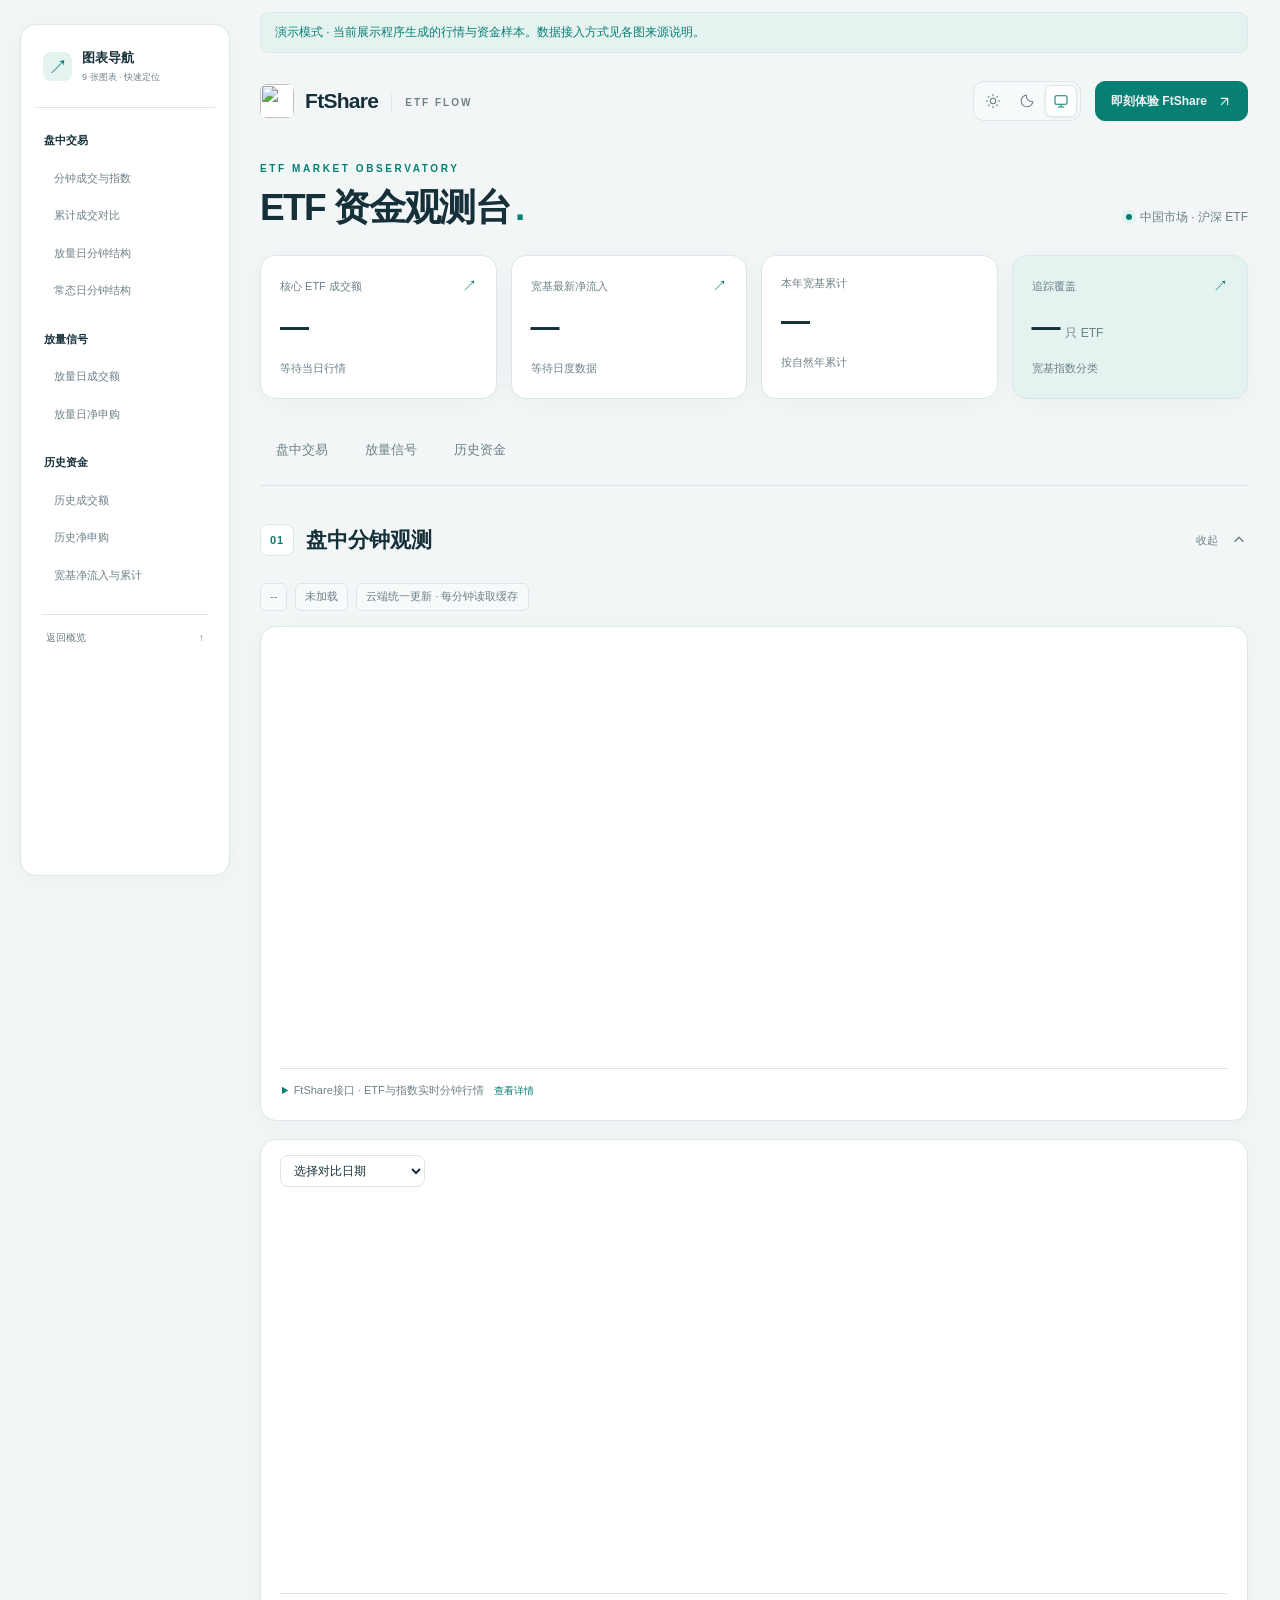
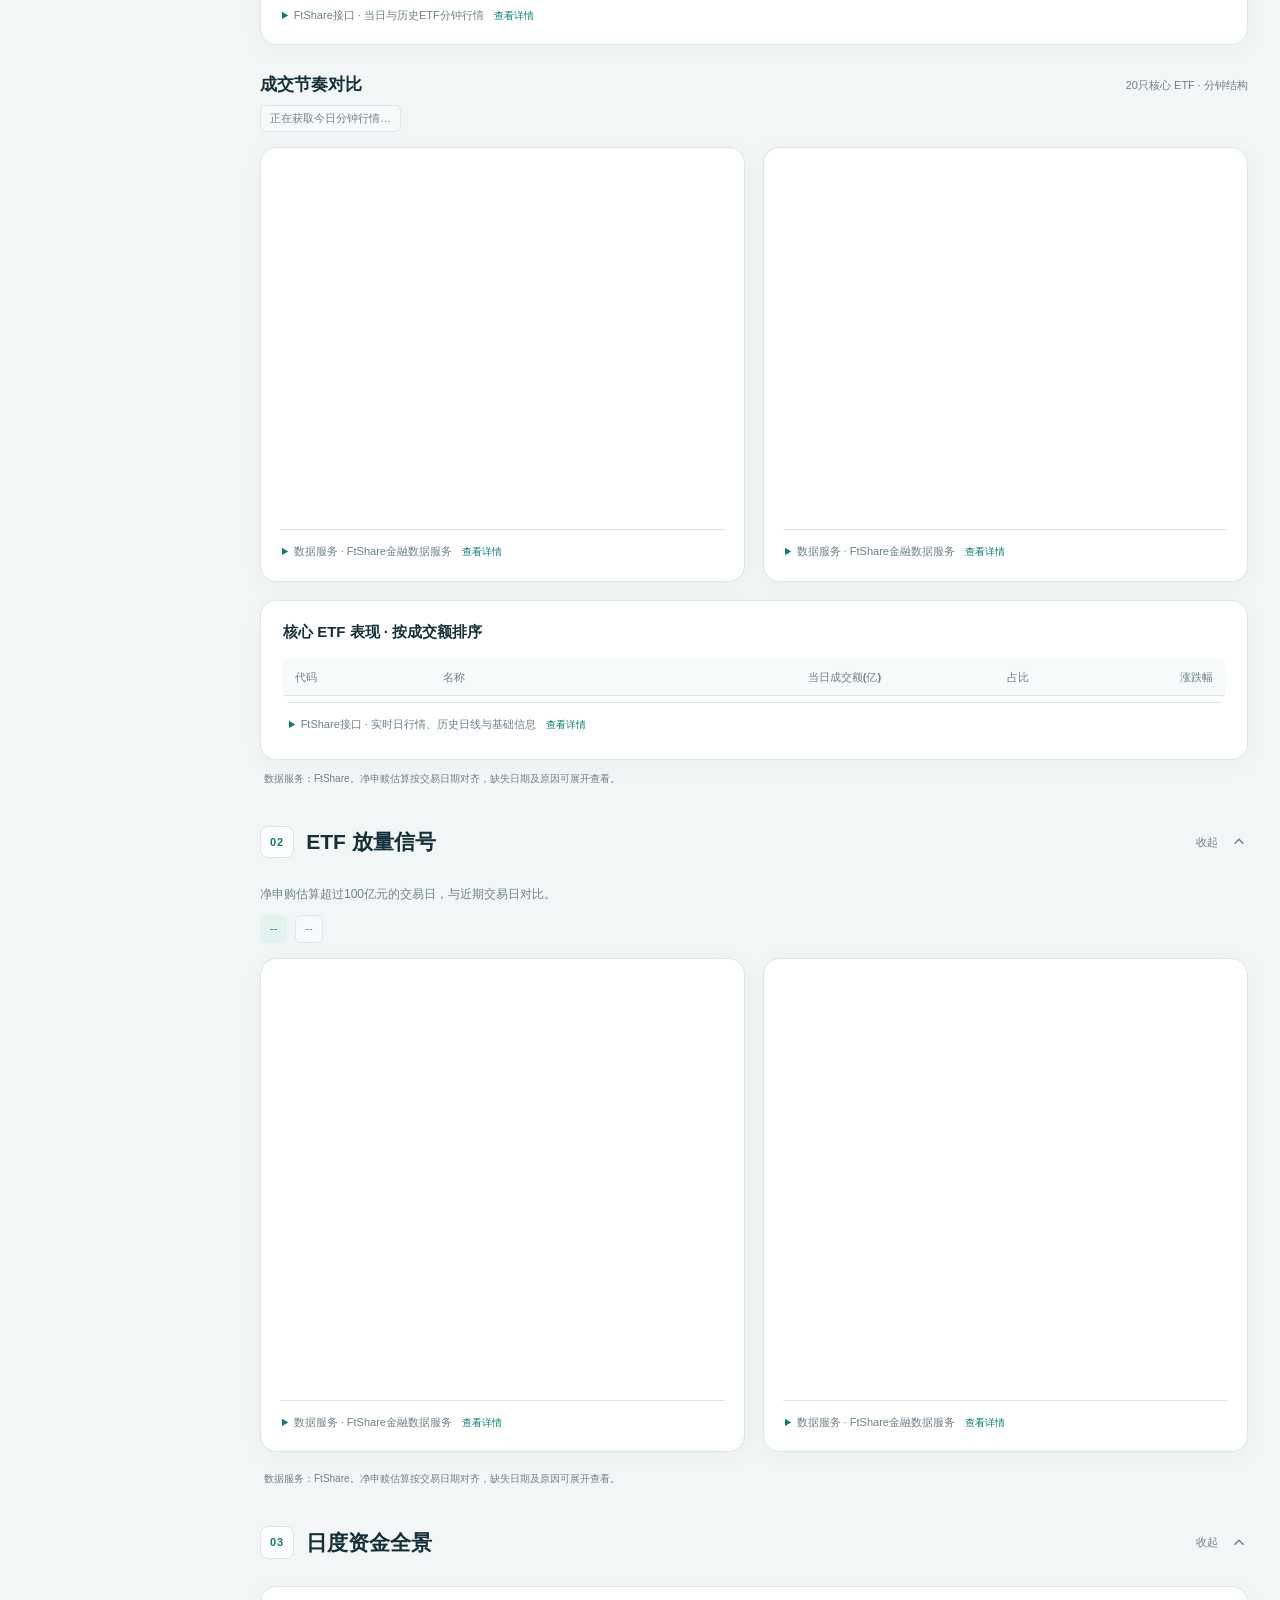
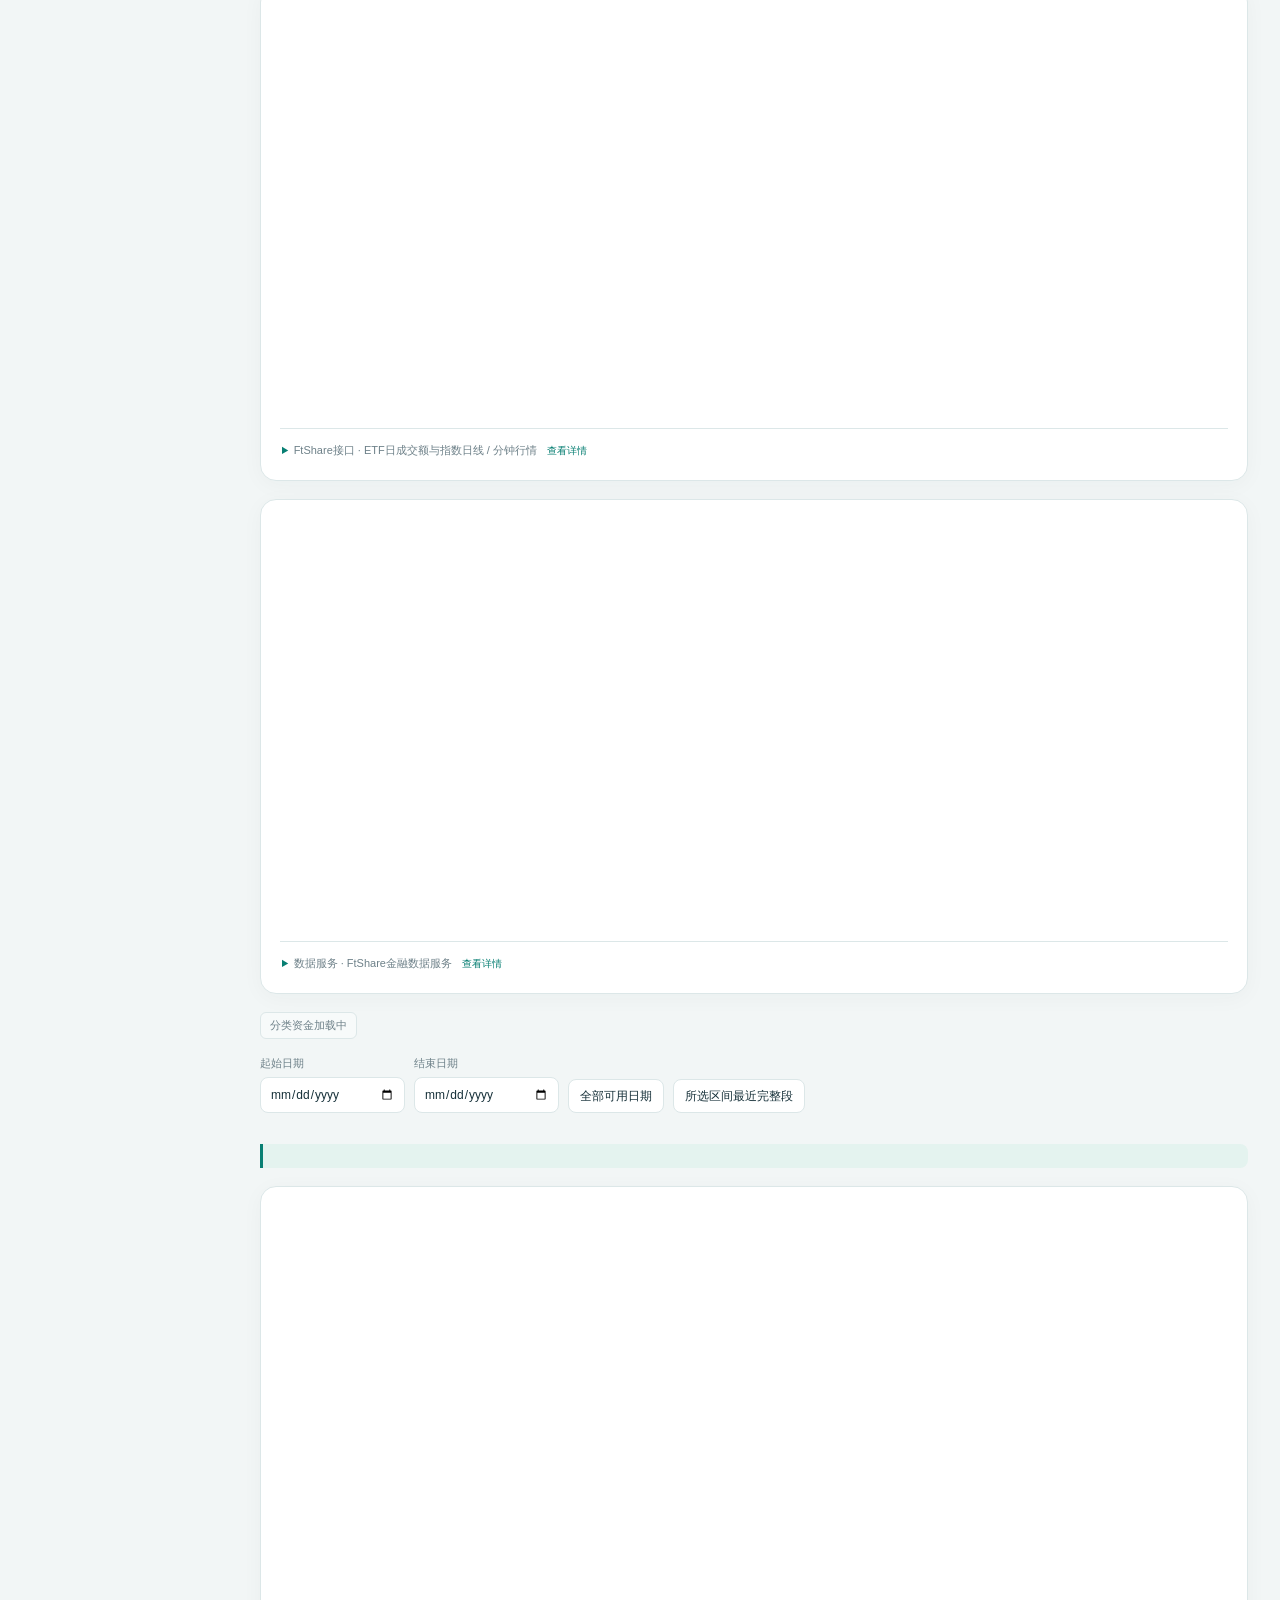
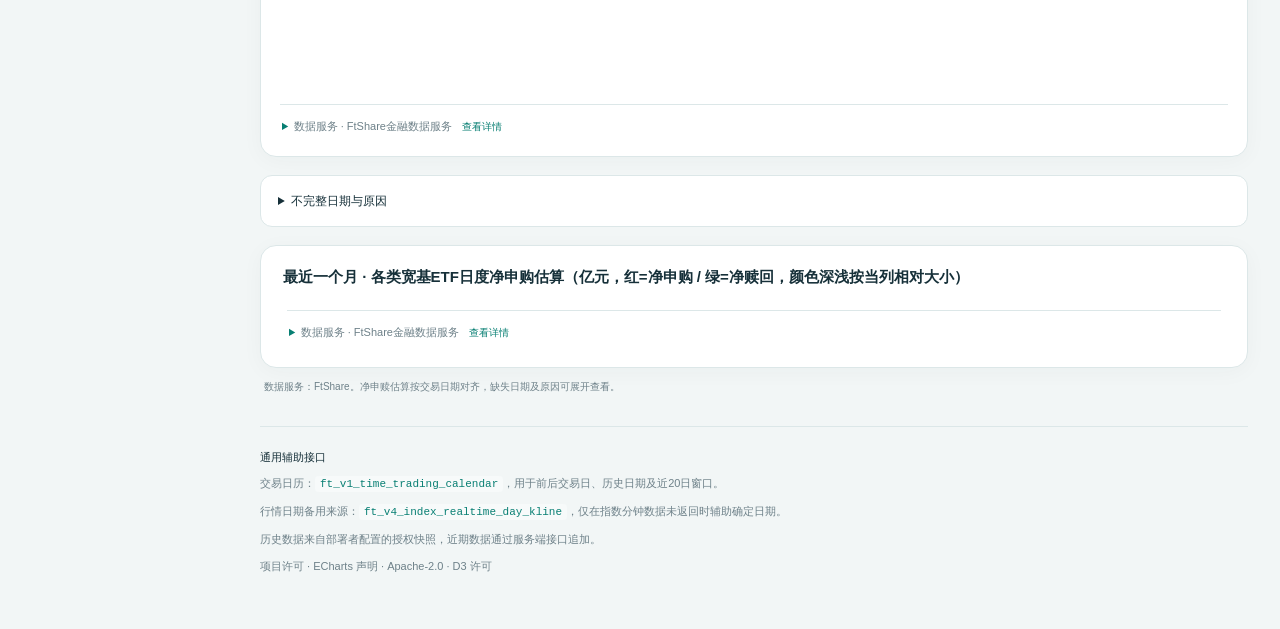
==== commit 42cac5c8: "Standardize FtShare branding across docs and chart screenshots" ====
--- a/src/index.html
+++ b/src/index.html
@@ -95,7 +95,7 @@
     <div class="comparison-grid">
     <section class="chart-wrap"><div class="chart" id="chartTypCase"></div>
       <details class="chart-source" data-source-for="chartTypCase">
-        <summary><span class="source-label">数据服务</span> · FTShare金融数据服务<span class="source-action">查看详情</span></summary>
+        <summary><span class="source-label">数据服务</span> · FtShare金融数据服务<span class="source-action">查看详情</span></summary>
         <div class="source-content"><dl>
           <div class="source-item"><dt>紫线：今日20只ETF每分钟成交额合计</dt><dd><code>ft_v4_stock_realtime_minute_kline</code> / <code>ft_v4_etf_realtime_minute_kline</code><span>ETF实时分钟行情 · turnover、ts_millis、symbol；与顶部分钟行情共用请求</span></dd></div>
           <div class="source-item"><dt>放量日与常态日的分钟成交额样本</dt><dd><code>ft_v2_etf_minutes_batch</code><span>ETF历史分钟行情 · turnover、ts_millis；interval_value=1</span></dd></div>
@@ -107,7 +107,7 @@
 </section>
     <section class="chart-wrap"><div class="chart" id="chartTypNorm"></div>
       <details class="chart-source" data-source-for="chartTypNorm">
-        <summary><span class="source-label">数据服务</span> · FTShare金融数据服务<span class="source-action">查看详情</span></summary>
+        <summary><span class="source-label">数据服务</span> · FtShare金融数据服务<span class="source-action">查看详情</span></summary>
         <div class="source-content"><dl>
           <div class="source-item"><dt>紫线：今日20只ETF每分钟成交额合计</dt><dd><code>ft_v4_stock_realtime_minute_kline</code> / <code>ft_v4_etf_realtime_minute_kline</code><span>ETF实时分钟行情 · turnover、ts_millis、symbol；与顶部分钟行情共用请求</span></dd></div>
           <div class="source-item"><dt>常态日与放量日的分钟成交额样本</dt><dd><code>ft_v2_etf_minutes_batch</code><span>ETF历史分钟行情 · turnover、ts_millis；interval_value=1</span></dd></div>
@@ -143,7 +143,7 @@
 
     </section>
     <footer>
-      数据服务：FTShare。净申赎估算按交易日期对齐，缺失日期及原因可展开查看。
+      数据服务：FtShare。净申赎估算按交易日期对齐，缺失日期及原因可展开查看。
     </footer>
     </div>
   </section>
@@ -159,7 +159,7 @@
     <div class="comparison-grid">
     <section class="chart-wrap"><div class="chart" id="chartAmt"></div>
       <details class="chart-source" data-source-for="chartAmt">
-        <summary><span class="source-label">数据服务</span> · FTShare金融数据服务<span class="source-action">查看详情</span></summary>
+        <summary><span class="source-label">数据服务</span> · FtShare金融数据服务<span class="source-action">查看详情</span></summary>
         <div class="source-content"><dl>
           <div class="source-item"><dt>历史交易日的ETF成交额</dt><dd><code>ft_v2_etf_candlesticks_batch</code><span>ETF历史日成交额 / 前收盘 · turnover、close；interval_unit=Day</span></dd></div>
           <div class="source-item"><dt>当日ETF成交额</dt><dd><code>ft_v4_stock_realtime_day_kline</code> / <code>ft_v4_etf_realtime_day_kline</code><span>ETF当日行情 · close、turnover、symbol</span></dd></div>
@@ -171,7 +171,7 @@
 </section>
     <section class="chart-wrap"><div class="chart" id="chartNf"></div>
       <details class="chart-source" data-source-for="chartNf">
-        <summary><span class="source-label">数据服务</span> · FTShare金融数据服务<span class="source-action">查看详情</span></summary>
+        <summary><span class="source-label">数据服务</span> · FtShare金融数据服务<span class="source-action">查看详情</span></summary>
         <div class="source-content"><dl>
           <div class="source-item"><dt>每日份额变化</dt><dd><code>ft_v2_etf_share</code><span>ETF每日份额 · fund_share、trade_date；stati_perd=日</span></dd></div>
           <div class="source-item"><dt>资金归属日单位净值</dt><dd><code>ft_v2_etf_net_value</code><span>ETF原始单位净值 · unit_nav、nav_date</span></dd></div>
@@ -181,7 +181,7 @@
 </section>
     </div>
     <footer>
-      数据服务：FTShare。净申赎估算按交易日期对齐，缺失日期及原因可展开查看。
+      数据服务：FtShare。净申赎估算按交易日期对齐，缺失日期及原因可展开查看。
     </footer>
     </div>
   </section>
@@ -206,7 +206,7 @@
 </section>
     <section class="chart-wrap"><div class="chart" id="chartDNf"></div>
       <details class="chart-source" data-source-for="chartDNf">
-        <summary><span class="source-label">数据服务</span> · FTShare金融数据服务<span class="source-action">查看详情</span></summary>
+        <summary><span class="source-label">数据服务</span> · FtShare金融数据服务<span class="source-action">查看详情</span></summary>
         <div class="source-content"><dl>
           <div class="source-item"><dt>20只ETF的每日份额</dt><dd><code>ft_v2_etf_share</code><span>ETF每日份额 · fund_share、trade_date；stati_perd=日</span></dd></div>
           <div class="source-item"><dt>20只ETF的原始单位净值</dt><dd><code>ft_v2_etf_net_value</code><span>ETF原始单位净值 · unit_nav、nav_date</span></dd></div>
@@ -229,7 +229,7 @@
     <section class="chart-wrap"><div class="chart" id="chartBroad"></div>
       <p class="data-note" id="broadIndexNote"></p>
       <details class="chart-source" data-source-for="chartBroad">
-        <summary><span class="source-label">数据服务</span> · FTShare金融数据服务<span class="source-action">查看详情</span></summary>
+        <summary><span class="source-label">数据服务</span> · FtShare金融数据服务<span class="source-action">查看详情</span></summary>
         <div class="source-content"><dl>
           <div class="source-item"><dt>折线：上证指数日收盘点位（独立右轴，点）</dt><dd><code>ft_v1_index_candlesticks</code><span>symbol=000001.SH；interval_unit=Day；close、ts_millis；按交易日期对齐</span></dd></div>
           <div class="source-item"><dt>宽基成员的每日份额</dt><dd><code>ft_v2_etf_share</code><span>ETF每日份额 · fund_share、trade_date；stati_perd=日</span></dd></div>
@@ -246,7 +246,7 @@
 
           <div class="source-item"><dt>20个历史份额合并、折算及拆分事件</dt><dd><code>ft_v1_etf_adjust_factor</code><span>按公告精确比例校正份额，使用FtShare净值因子交叉核对；不把分红计入份额折算</span></dd></div>
           <div class="source-item"><dt>补159571的2025-09-11单位净值</dt><dd><code>ft_v2_etf_pre_single</code> / <code>ft_v1_etf_pcf_etf_pcf_download</code><span>次日2025-09-12申赎清单：PreTradingDay=20250911、NAV=1.4599</span></dd></div>
-        </dl><p>日度净流入由每日份额变化与原始净值计算，累计自所选区间首个交易日起计算。数据服务：FTShare。当前成员按配置分类回溯，上市基准与份额折算按核实记录校正。</p></div>
+        </dl><p>日度净流入由每日份额变化与原始净值计算，累计自所选区间首个交易日起计算。数据服务：FtShare。当前成员按配置分类回溯，上市基准与份额折算按核实记录校正。</p></div>
       </details>
 </section>
     <details class="gap-report" id="broadGapReport">
@@ -258,7 +258,7 @@
       <h2 id="broadTableTitle">最近一个月 · 各类宽基ETF日度净申购估算（亿元，红=净申购 / 绿=净赎回，颜色深浅按当列相对大小）</h2>
       <div class="tscroll"><table id="broadTable"></table></div>
       <details class="chart-source" data-source-for="broadTable">
-        <summary><span class="source-label">数据服务</span> · FTShare金融数据服务<span class="source-action">查看详情</span></summary>
+        <summary><span class="source-label">数据服务</span> · FtShare金融数据服务<span class="source-action">查看详情</span></summary>
         <div class="source-content"><dl>
           <div class="source-item"><dt>宽基成员的每日份额</dt><dd><code>ft_v2_etf_share</code><span>ETF每日份额 · fund_share、trade_date；stati_perd=日</span></dd></div>
           <div class="source-item"><dt>宽基成员的原始单位净值</dt><dd><code>ft_v2_etf_net_value</code><span>ETF原始单位净值 · unit_nav、nav_date、adjustment_factor</span></dd></div>
@@ -277,7 +277,7 @@
 
     </section>
     <footer>
-      数据服务：FTShare。净申赎估算按交易日期对齐，缺失日期及原因可展开查看。
+      数据服务：FtShare。净申赎估算按交易日期对齐，缺失日期及原因可展开查看。
     </footer>
     </div>
   </section>
